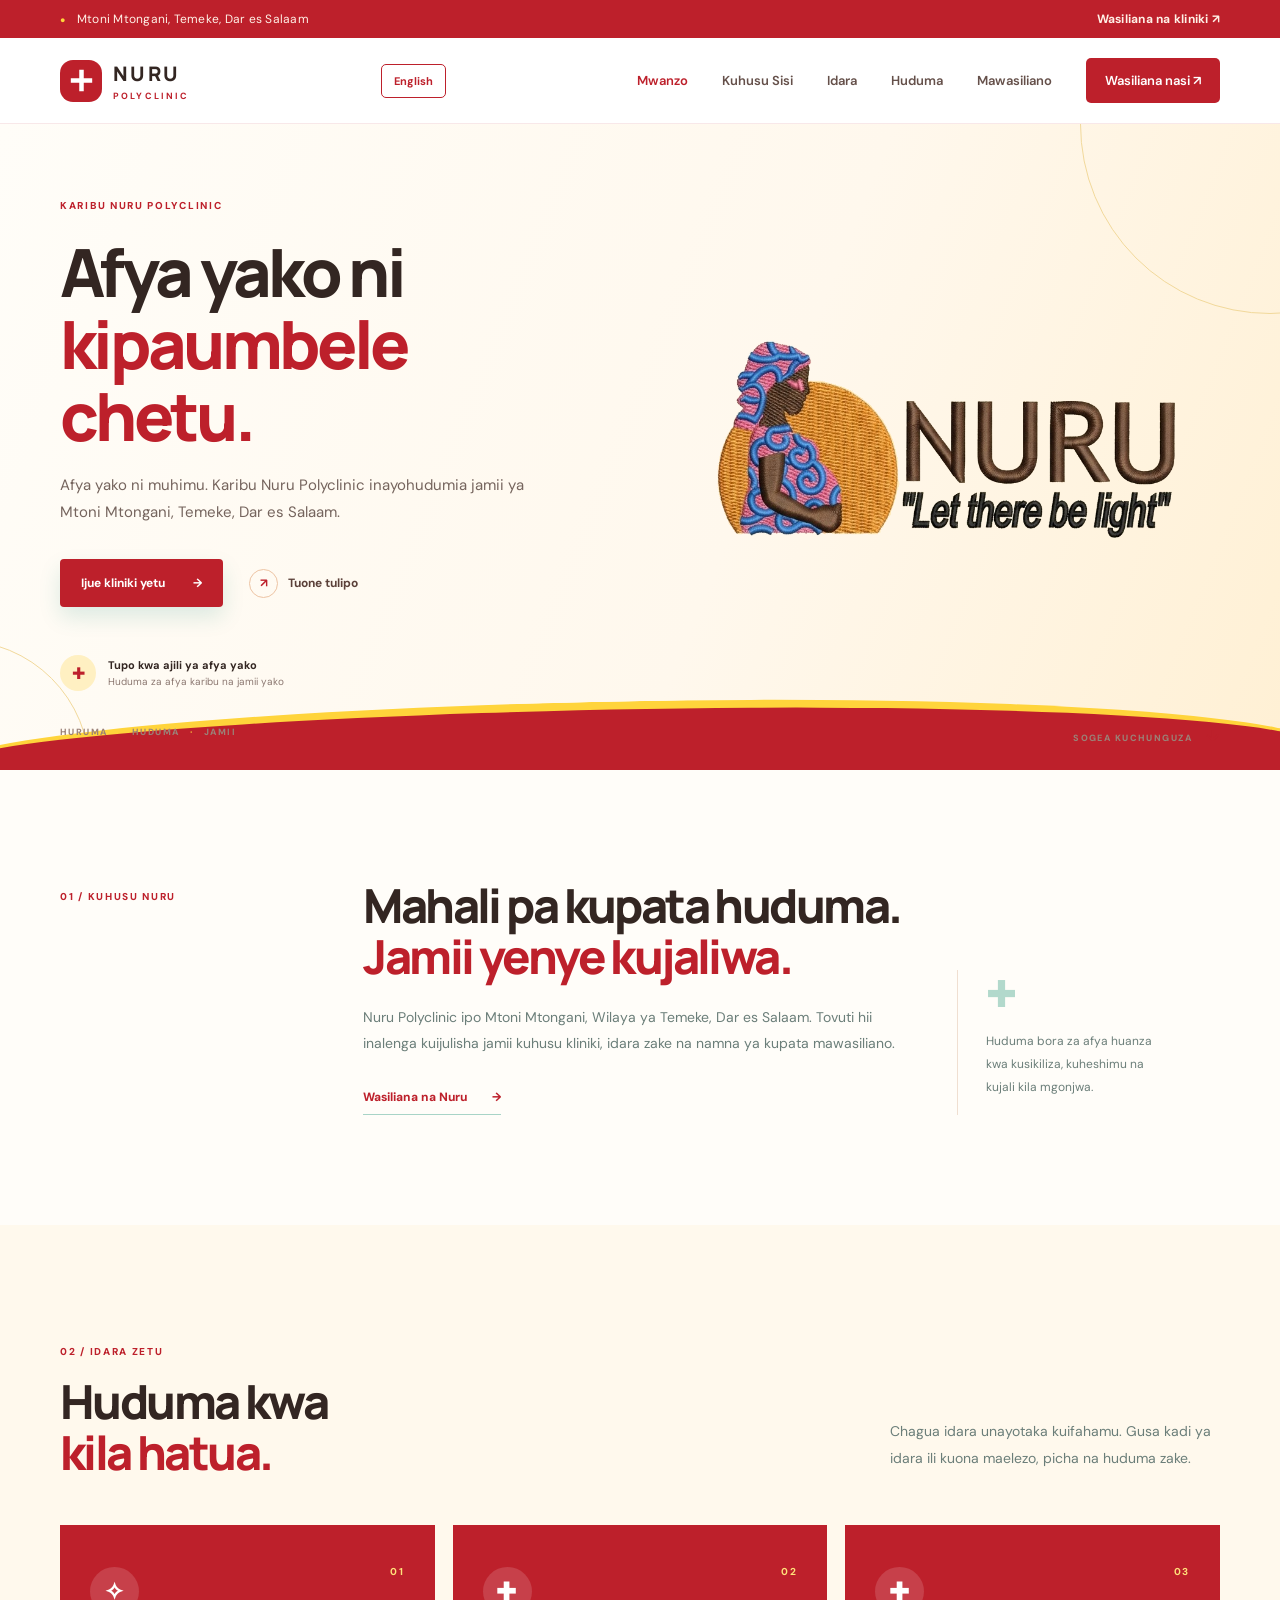
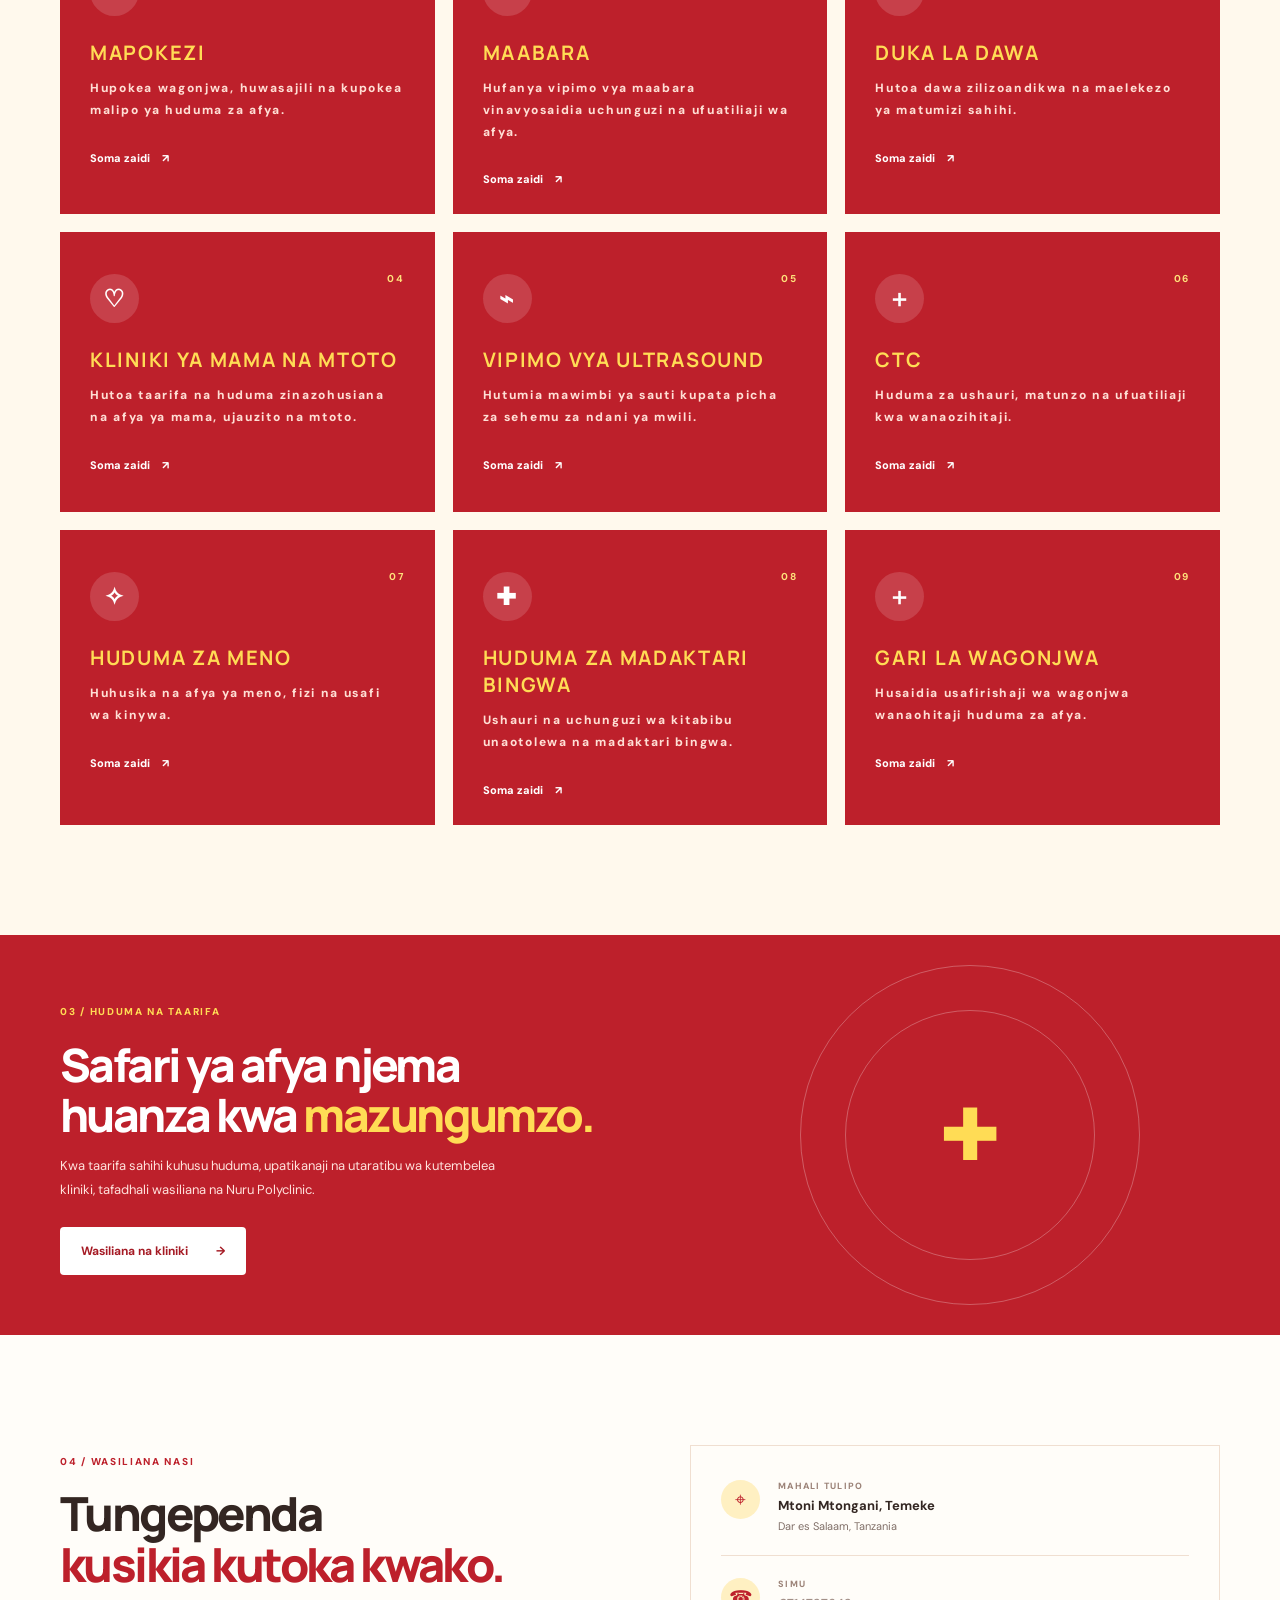
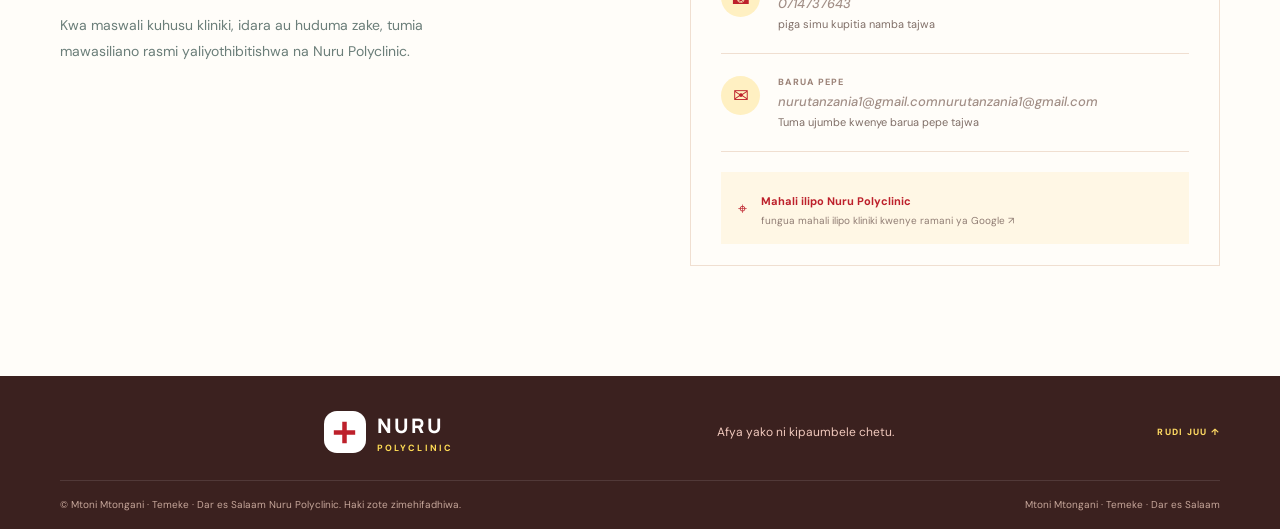
==== index.html @ c062723e "Fix contact section email formatting and links" ====
<!doctype html>
<html lang="sw">
<head>
  <meta charset="utf-8">
  <meta name="viewport" content="width=device-width, initial-scale=1">
  <meta name="theme-color" content="#bd202b">
  <meta name="description" content="Nuru Polyclinic iliyopo Mtoni Mtongani, Temeke, Dar es Salaam. Fahamu kuhusu kliniki, idara na huduma zake.">
  <title>Nuru Polyclinic | Huduma Bora za Afya</title>
  <link rel="preconnect" href="https://fonts.googleapis.com">
  <link rel="preconnect" href="https://fonts.gstatic.com" crossorigin>
  <link href="https://fonts.googleapis.com/css2?family=DM+Sans:wght@400;500;600;700&family=Manrope:wght@400;500;600;700;800&display=swap" rel="stylesheet">
  <link rel="stylesheet" href="styles.css">
</head>
<body>
  <div class="topbar"><div class="container topbar-inner"><span><span class="pin">●</span> Mtoni Mtongani, Temeke, Dar es Salaam</span><a href="#contact">Wasiliana na kliniki <span aria-hidden="true">↗</span></a></div></div>
  <header class="site-header">
    <div class="container nav-wrap">
      <a class="brand" href="#home" aria-label="Ukurasa wa mwanzo wa Nuru Polyclinic">
        <span class="brand-mark" aria-hidden="true"><svg viewBox="0 0 48 48"><path d="M20 5h8v15h15v8H28v15h-8V28H5v-8h15z"/></svg></span>
        <span class="brand-copy"><strong>NURU</strong><small>POLYCLINIC</small></span>
      </a>
      <button id="language-toggle" class="language-toggle" type="button" aria-label="Switch language">English</button>
      <button class="menu-toggle" aria-label="Fungua menyu" aria-expanded="false" aria-controls="primary-nav"><span></span><span></span><span></span></button>
      <nav id="primary-nav" class="nav-links" aria-label="Menyu kuu">
        <a class="active" href="#home">Mwanzo</a><a href="#about">Kuhusu Sisi</a><a href="#departments">Idara</a><a href="#services">Huduma</a><a href="#contact">Mawasiliano</a>
        <a class="nav-cta" href="#contact">Wasiliana nasi <span aria-hidden="true">↗</span></a>
      </nav>
    </div>
  </header>

  <main>
    <section class="hero" id="home">
      <div class="hero-shape shape-one"></div><div class="hero-shape shape-two"></div>
      <div class="container hero-grid">
        <div class="hero-copy">
          <div class="eyebrow"><span></span> KARIBU NURU POLYCLINIC</div>
          <h1>Afya yako ni<br><em>kipaumbele chetu.</em></h1>
          <p class="hero-lead">Afya yako ni muhimu. Karibu Nuru Polyclinic inayohudumia jamii ya Mtoni Mtongani, Temeke, Dar es Salaam.</p>
          <div class="hero-actions"><a class="btn btn-primary" href="#about">Ijue kliniki yetu <span>→</span></a><a class="text-link" href="#contact"><span class="play-icon">↗</span> Tuone tulipo</a></div>
          <div class="hero-note"><span class="note-icon">✚</span><span><strong>Tupo kwa ajili ya afya yako</strong><small>Huduma za afya karibu na jamii yako</small></span></div>
        </div>
        <div class="hero-visual" aria-label="logo">
            <img src="images/logo.png" alt="Logo"
             class="hero-logo"></span>
          </div>
        </div>
      </div>
      <div class="hero-bottom container"><span>HURUMA <b>·</b> HUDUMA <b>·</b> JAMII</span><span class="scroll-cue">SOGEA KUCHUNGUZA <i>↓</i></span></div>
    </section>

    <section class="intro section-pad" id="about">
      <div class="container intro-grid">
        <div class="section-kicker">01 / KUHUSU NURU</div>
        <div class="intro-content"><h2>Mahali pa kupata huduma.<br><em>Jamii yenye kujaliwa.</em></h2><p>Nuru Polyclinic ipo Mtoni Mtongani, Wilaya ya Temeke, Dar es Salaam. Tovuti hii inalenga kuijulisha jamii kuhusu kliniki, idara zake na namna ya kupata mawasiliano.</p><a class="under-link" href="#contact">Wasiliana na Nuru <span>→</span></a></div>
        <div class="intro-side"><div class="big-cross">✚</div><p>Huduma bora za afya huanza kwa kusikiliza, kuheshimu na kujali kila mgonjwa.</p></div>
      </div>
    </section>

    <section class="departments section-pad" id="departments">
      <div class="container">
        <div class="section-heading"><div><div class="section-kicker">02 / IDARA ZETU</div><h2>Huduma kwa<br><em>kila hatua.</em></h2></div><p>Chagua idara unayotaka kuifahamu. Gusa kadi ya idara ili kuona maelezo, picha na huduma zake.</p></div>
        <div class="department-grid" id="department-grid">
          <article class="department-card featured" data-department="Reception"><div><div class="section-kicker light"><div class="card-icon"><span aria-hidden="true">✧</span></div><span class="card-number">01</span><h3>MAPOKEZI</h3><p>Hupokea wagonjwa,huandikisha wagonjwa ,na hupokea malipo yote ya huduma za kiafya.</p><button class="department-open" type="button" data-open-department="Reception">Soma zaidi <span>↗</span></button></article>
          <article class="department-card featured" data-department="laboratory"><div><div class="section-kicker light"><div class="card-icon"><span aria-hidden="true">✚</span></div><span class="card-number">02</span><h3>MAABARA</h3><p>Hufanya vipimo vya maabara vinavyosaidia uchunguzi na ufuatiliaji wa afya.</p><button class="department-open" type="button" data-open-department="laboratory">Soma zaidi <span>↗</span></button></article>
          <article class="department-card featured" data-department="pharmacy"><div><div class="section-kicker light"><div class="card-icon"><span aria-hidden="true">✚</span></div><span class="card-number">03</span><h3>DUKA LA DAWA</h3><p>Hutoa dawa zilizoandikwa na wataalamu wa afya na maelekezo ya matumizi yake.</p><button class="department-open" type="button" data-open-department="pharmacy">Soma zaidi <span>↗</span></button></article>
          <article class="department-card featured" data-department="maternity"><div><div class="section-kicker light"><div class="card-icon"><span aria-hidden="true">♡</span></div><span class="card-number">04</span><h3>KLINIKI YA MAMA NA MTOTO</h3><p>Hutoa taarifa na huduma zinazohusiana na afya ya mama, ujauzito na mtoto.</p><button class="department-open" type="button" data-open-department="maternity">Soma zaidi <span>↗</span></button></article>
          <article class="department-card featured" data-department="ultrasound"><div><div class="section-kicker light"><div class="card-icon"><span aria-hidden="true">⌁</span></div><span class="card-number">05</span><h3>VIPIMO VYA ULTRASOUND</h3><p>Hutumia mawimbi ya sauti kupata picha za sehemu za ndani ya mwili.</p><button class="department-open" type="button" data-open-department="ultrasound">Soma zaidi <span>↗</span></button></article>
          <article class="department-card featured" data-department="ctc"><div class="section-kicker light"><div class="card-icon"><span aria-hidden="true">＋</span></div><span class="card-number">06</span><h3>CTC</h3><p>Huduma za ushauri, matunzo na ufuatiliaji kwa watu wanaohitaji huduma hizi.</p><button class="department-open" type="button" data-open-department="ctc">Soma zaidi <span>↗</span></button></article>
          <article class="department-card featured" data-department="dental"><div class="section-kicker light"><div class="card-icon"><span aria-hidden="true">✧</span></div><span class="card-number">07</span><h3>HUDUMA YA MENO</h3><p>Huhusika na afya ya meno, fizi na usafi wa kinywa.</p><button class="department-open" type="button" data-open-department="dental">Soma zaidi <span>↗</span></button></article>
          <article class="department-card featured" data-department="specialist"><div class="section-kicker light"><div class="card-icon"><span aria-hidden="true">✚</span></div><span class="card-number">08</span><h3>HUDUMA YA MADAKTARI BINGWA</h3><p>Ushauri na uchunguzi wa kitabibu unaotolewa na madaktari bingwa.</p><button class="department-open" type="button" data-open-department="specialist">Soma zaidi <span>↗</span></button></article>
          <article class="department-card featured" data-department="ambulance"><div class="section-kicker light"><div class="card-icon"><span aria-hidden="true">＋</span></div><span class="card-number">09</span><h3>GARI LA WAGONJWA</h3><p>Husaidia usafirishaji wa wagonjwa wanaohitaji kupelekwa kupata huduma za afya.</p><button class="department-open" type="button" data-open-department="ambulance">Soma zaidi <span>↗</span></button></article>
        </div>
        <section class="department-detail" id="department-detail" aria-live="polite" hidden>
          <button class="back-departments" id="back-departments" type="button">← Rudi kwenye idara</button>
          <div class="department-detail-grid">
            <div class="department-detail-copy"><div class="section-kicker">NURU POLYCLINIC / IDARA</div><h2 id="detail-title"></h2><p id="detail-description"></p><h3>Kuhusu idara hii</h3><p id="detail-about"></p><h3>Huduma na taarifa</h3><ul id="detail-services"></ul><p class="detail-note">Kwa uthibitisho wa upatikanaji wa huduma, masharti na muda wa kazi, wasiliana moja kwa moja na Nuru Polyclinic.</p><a class="btn btn-primary" href="#contact">Wasiliana na kliniki <span>→</span></a></div>
            <div class="department-detail-photo"><img id="detail-image" src="" alt="" loading="lazy"><span id="detail-image-caption"></span></div>
          </div>
        </section>
      </div>
    </section>
    <section class="care-band" id="services"><div class="container care-band-inner"><div><div class="section-kicker light">03 / HUDUMA NA TAARIFA</div><h2>Safari ya afya njema<br>huanza kwa <em>mazungumzo.</em></h2><p>Kwa taarifa sahihi kuhusu huduma, upatikanaji na utaratibu wa kutembelea kliniki, tafadhali wasiliana na Nuru Polyclinic.</p><a class="btn btn-light" href="#contact">Wasiliana na kliniki <span>→</span></a></div><div class="care-symbol" aria-hidden="true"><div class="ring ring-a"></div><div class="ring ring-b"></div><span>✚</span></div></div></section>

    <section class="contact section-pad" id="contact"><div class="container contact-grid"><div><div class="section-kicker">04 / WASILIANA NASI</div><h2>Tungependa<br><em>kusikia kutoka kwako.</em></h2><p class="contact-lead">Kwa maswali kuhusu kliniki, idara au huduma zake, tumia mawasiliano rasmi yaliyothibitishwa na Nuru Polyclinic.</p></div><div class="contact-panel"><div class="contact-row"><span class="contact-icon">⌖</span><div><small>MAHALI TULIPO</small><strong>Mtoni Mtongani, Temeke</strong><p>Dar es Salaam, Tanzania</p></div></div><div class="contact-row"><span class="contact-icon">☎</span><div><small>SIMU</small><strong class="placeholder">0714737643</strong><p>piga simu kupitia namba tajwa</p></div></div><div class="contact-row"><span class="contact-icon">✉</span><div><small>BARUA PEPE</small><strong class="placeholder">nurutanzania1@gmail.com<ahref="mailto:nurutanzania1@gmail.com">nurutanzania1@gmail.com<a/></strong><p>Tuma ujumbe kwenye barua pepe tajwa</p></div></div>
<div class="map-placeholder map-link"href="https://maps.app.goo.gl/mcVHc6B8to2Bj7hh6"><span>⌖</span><div><strong>Mahali ilipo Nuru Polyclinic</strong><small><a href="https://maps.app.goo.gl/mcVHc6B8to2Bj7hh6"
   target="_blank"
   rel="noopener noreferrer">fungua mahali ilipo kliniki kwenye ramani ya Google↗</div></div></div></div></section>
  </main>

  <footer class="footer"><div class="container footer-top"><a class="brand brand-footer" href="#home"><span class="brand-mark"><svg viewBox="0 0 48 48"><path d="M20 5h8v15h15v8H28v15h-8V28H5v-8h15z"/></svg></span><span class="brand-copy"><strong>NURU</strong><small>POLYCLINIC</small></span></a><p>Afya yako ni kipaumbele chetu.</p><a class="back-top" href="#home">RUDI JUU ↑</a></div><div class="container footer-bottom"><span>© <span id="year"></span> Nuru Polyclinic. Haki zote zimehifadhiwa.</span><span> Mtoni Mtongani · Temeke · Dar es Salaam</span></div></footer>
  <script src="script.js"></script>
</body>
</html>
---- styles.css ----
:root{--green:#bd202b;--green-dark:#971923;--mint:#fff4cf;--ink:#332622;--muted:#75645d;--cream:#fff9ed;--line:#f0dfd1;--white:#fff;--font:'DM Sans',sans-serif;--display:'Manrope',sans-serif}*{box-sizing:border-box}html{scroll-behavior:smooth;scroll-padding-top:90px}body{margin:0;color:var(--ink);font-family:var(--font);background:#fffdf9}a{color:inherit;text-decoration:none}.container{width:min(1160px,calc(100% - 48px));margin:auto}.topbar{background:#bd202b;color:#fff0e6;font-size:12px;letter-spacing:.02em}.topbar-inner{height:38px;display:flex;align-items:center;justify-content:space-between}.topbar a{font-weight:700}.pin{color:#ffd43b;margin-right:8px;font-size:9px}.site-header{height:86px;background:#fff;position:sticky;top:0;z-index:20;border-bottom:1px solid rgba(189,32,43,.10)}.nav-wrap{height:100%;display:flex;align-items:center;justify-content:space-between}.brand{display:flex;align-items:center;gap:11px}.brand-mark{width:42px;height:42px;background:var(--green);border-radius:13px;display:grid;place-items:center}.brand-mark svg{width:27px;fill:#fff}.brand-copy{display:flex;flex-direction:column;line-height:1}.brand-copy strong{font:800 20px var(--display);letter-spacing:.12em}.brand-copy small{font-size:9px;font-weight:700;letter-spacing:.24em;margin-top:5px;color:var(--green)}.nav-links{display:flex;align-items:center;gap:34px;font-size:13px;font-weight:600;color:#65504a}.nav-links>a:not(.nav-cta):hover,.nav-links .active{color:var(--green)}.nav-cta{background:var(--green);color:#fff;padding:14px 19px;border-radius:5px}.nav-cta span{margin-left:12px}.menu-toggle{display:none}.hero{position:relative;isolation:isolate;overflow:hidden;background:linear-gradient(112deg,#fffdf8 0%,#fff8ed 58%,#fff0d4 100%);min-height:620px;padding:75px 0 24px}.hero:after{content:"";position:absolute;z-index:1;left:-4%;right:-4%;bottom:-74px;height:135px;background:#bd202b;border-top:8px solid #ffd43b;border-radius:48% 52% 0 0 / 35% 45% 0 0;transform:rotate(-1.2deg);pointer-events:none}.hero-grid{display:grid;grid-template-columns:1fr 1fr;align-items:center;gap:65px;position:relative;z-index:2}.eyebrow,.section-kicker{font-size:10px;letter-spacing:.17em;font-weight:800;color:var(--green)}.eyebrow{display:flex;align-items:center;gap:10px}.eyebrow span{width:24px;height:2px;background:#ffd43b}.hero h1,.section-heading h2,.intro h2,.care-band h2,.contact h2{font:800 clamp(42px,5.2vw,68px)/1.08 var(--display);letter-spacing:-.055em;margin:24px 0 20px}.hero h1 em,.intro h2 em,.section-heading h2 em,.care-band h2 em,.contact h2 em{font-style:normal;color:var(--green)}.hero-lead{max-width:465px;color:#75645d;line-height:1.85;font-size:15px}.hero-actions{display:flex;align-items:center;gap:26px;margin-top:32px}.btn{display:inline-flex;align-items:center;gap:28px;padding:16px 21px;border-radius:4px;font-size:12px;font-weight:700}.btn-primary{background:var(--green);color:white;box-shadow:0 10px 22px #087f7024}.btn-primary:hover,.nav-cta:hover{background:var(--green-dark)}.text-link{font-size:12px;font-weight:700;color:#5b4039;display:flex;align-items:center;gap:10px}.play-icon{width:29px;height:29px;border:1px solid #edc4a4;border-radius:50%;display:grid;place-items:center;color:var(--green)}.hero-note{display:flex;align-items:center;gap:12px;margin-top:48px}.note-icon{width:36px;height:36px;border-radius:50%;display:grid;place-items:center;background:#fff0c2;color:var(--green)}.hero-note span:last-child{display:flex;flex-direction:column;gap:3px}.hero-note strong{font-size:11px}.hero-note small{font-size:10px;color:#8b7770}.hero-visual{height:440px;position:relative}.photo-frame{position:absolute;right:24px;top:0;width:82%;height:405px;border-radius:46% 46% 5px 5px;overflow:hidden;z-index:2}.photo-frame img{width:100%;height:100%;object-fit:cover;object-position:center}.photo-accent{position:absolute;right:0;top:35px;width:84%;height:405px;border:1px solid #ffd43b;border-radius:46% 46% 5px 5px;transform:translate(15px,13px)}.floating-card{position:absolute;z-index:3;left:-3px;bottom:28px;background:#fff;padding:17px 20px;display:flex;align-items:center;gap:12px;box-shadow:0 12px 40px #193c3218;border-radius:6px}.float-icon{width:38px;height:38px;border-radius:50%;display:grid;place-items:center;background:#fff0c2;color:var(--green);font-size:19px}.floating-card span:last-child{display:flex;flex-direction:column;gap:4px}.floating-card strong{font-size:11px}.floating-card small{font-size:10px;color:#907d74}.visual-label{position:absolute;right:0;bottom:-2px;color:#a17c70;font:800 10px var(--display);letter-spacing:.22em}.visual-label span{color:var(--green)}.hero-shape{position:absolute;border:1px solid #f2d99b;border-radius:50%;pointer-events:none}.shape-one{width:380px;height:380px;right:-180px;top:-190px}.shape-two{width:260px;height:260px;left:-170px;bottom:-130px}.hero-bottom{position:relative;z-index:2;display:flex;justify-content:space-between;margin-top:35px;color:#9b8177;font-size:9px;font-weight:800;letter-spacing:.16em}.hero-bottom b{color:#ffd43b;margin:0 7px}.scroll-cue i{font-style:normal;color:var(--green);font-size:15px;margin-left:10px}.section-pad{padding:110px 0}.intro-grid{display:grid;grid-template-columns:1fr 2.1fr 1fr;gap:40px}.section-kicker{padding-top:10px}.intro h2,.contact h2{font-size:47px;margin:0 0 22px}.intro-content>p,.intro-side p,.section-heading>p,.contact-lead{font-size:14px;line-height:1.9;color:#6b7e79}.intro-content>p{max-width:550px}.under-link{display:inline-block;margin-top:18px;color:var(--green);font-size:12px;font-weight:800;border-bottom:1px solid #a8d4c7;padding-bottom:9px}.under-link span{margin-left:22px}.intro-side{align-self:end;border-left:1px solid var(--line);padding:0 0 4px 28px}.big-cross{font-size:37px;color:#b2d9cc}.intro-side p{font-size:12px;max-width:180px}.departments{background:var(--cream)}.section-heading{display:flex;align-items:end;justify-content:space-between;margin-bottom:48px}.section-heading h2{font-size:47px;margin:18px 0 0}.section-heading>p{max-width:330px;margin:0 0 6px}.department-grid{display:grid;grid-template-columns:repeat(3,1fr);gap:18px}.department-card{background:#fff;border:1px solid #f0dfd1;padding:31px 29px 27px;min-height:280px;position:relative;transition:transform .2s,box-shadow .2s}.department-card:hover{transform:translateY(-5px);box-shadow:0 15px 35px #173d3010}.department-card.featured{background:var(--green);color:#fff;border-color:var(--green)}.card-icon{width:49px;height:49px;border-radius:50%;background:#fff0c2;display:grid;place-items:center;color:var(--green)}.featured .card-icon{background:#ffffff25;color:#fff}.card-icon svg{width:26px;height:26px;fill:none;stroke:currentColor;stroke-width:1.8;stroke-linecap:round;stroke-linejoin:round}.card-number{position:absolute;right:29px;top:39px;font-size:10px;color:#c4a79a;font-weight:700}.featured .card-number{color:#ffe27b}.department-card h3{font:700 20px var(--display);margin:23px 0 9px}.department-card p{font-size:12px;line-height:1.8;color:#806f68;min-height:44px}.featured p{color:#ffdfd5}.department-card>a{display:inline-block;margin-top:17px;font-size:11px;font-weight:800;color:var(--green)}.featured>a{color:#fff}.department-card>a span{margin-left:12px}.care-band{background:#bd202b;color:#fff;overflow:hidden}.care-band-inner{min-height:400px;display:flex;align-items:center;justify-content:space-between;position:relative}.section-kicker.light{color:#ffdc55}.care-band h2{font-size:46px;margin:22px 0 15px}.care-band h2 em{color:#ffdc55}.care-band p{font-size:13px;line-height:1.8;color:#ffe1dc;max-width:450px;margin-bottom:26px}.btn-light{background:#fff;color:#a51b25}.care-symbol{width:340px;height:340px;position:relative;margin-right:80px;display:grid;place-items:center;color:#ffdc55}.care-symbol span{font-size:72px;z-index:1}.ring{position:absolute;border:1px solid #ffffff45;border-radius:50%;inset:0}.ring-b{inset:45px}.contact-grid{display:grid;grid-template-columns:1fr 1fr;gap:100px}.contact h2{margin-top:20px}.contact-lead{max-width:390px}.contact-panel{border:1px solid var(--line);padding:12px 30px}.contact-row{display:flex;gap:18px;padding:22px 0;border-bottom:1px solid var(--line)}.contact-icon{width:39px;height:39px;flex:0 0 39px;border-radius:50%;background:#fff0c2;display:grid;place-items:center;color:var(--green);font-size:19px}.contact-row div{display:flex;flex-direction:column;gap:5px}.contact-row small{font-size:9px;font-weight:800;letter-spacing:.14em;color:#9c8378}.contact-row strong{font-size:13px}.contact-row p{margin:0;color:#806f68;font-size:11px}.contact-row .placeholder{color:#a28f87;font-style:italic;font-weight:500}.map-placeholder{margin:20px 0 9px;background:#fff7e5;padding:17px;display:flex;align-items:center;gap:14px;color:var(--green)}.map-placeholder>span{font-size:25px}.map-placeholder div{display:flex;flex-direction:column;gap:4px}.map-placeholder strong{font-size:11px}.map-placeholder small{font-size:10px;color:#907d74}.footer{background:#3b211f;color:#fff;padding:35px 0 18px}.footer-top{display:flex;align-items:center;justify-content:space-between;padding-bottom:27px;border-bottom:1px solid #ffffff1c}.brand-footer .brand-mark{background:#fff}.brand-footer .brand-mark svg{fill:var(--green)}.brand-footer .brand-copy strong{color:#fff}.brand-footer .brand-copy small{color:#ffdc55}.footer-top>p{font-size:12px;color:#f1c9bd}.back-top{font-size:9px;font-weight:800;letter-spacing:.14em;color:#ffdb63}.footer-bottom{display:flex;justify-content:space-between;padding-top:17px;color:#c6a69a;font-size:10px}
@media(max-width:850px){.nav-links{gap:18px}.hero-grid{gap:25px}.hero h1{font-size:54px}.hero-visual{height:390px}.photo-frame,.photo-accent{height:355px}.intro-grid{grid-template-columns:1fr 2fr;gap:25px}.intro-side{grid-column:2;border-left:0;padding-left:0;display:flex;align-items:center;gap:15px}.intro-side p{max-width:300px}.contact-grid{gap:45px}.care-symbol{margin-right:0;width:260px;height:260px;flex-shrink:0}}
@media(max-width:650px){.container{width:min(100% - 36px,500px)}.topbar-inner{font-size:10px}.topbar-inner a{font-size:10px}.site-header{height:72px}.brand-mark{width:38px;height:38px}.menu-toggle{display:flex;flex-direction:column;gap:5px;border:0;background:transparent;padding:9px;cursor:pointer}.menu-toggle span{width:22px;height:2px;background:var(--ink);display:block}.nav-links{display:none;position:absolute;top:72px;left:0;right:0;background:#fff;padding:20px 22px 25px;box-shadow:0 15px 20px #183b3015;flex-direction:column;align-items:stretch;gap:0}.nav-links.open{display:flex}.nav-links>a{padding:13px 0}.nav-links .nav-cta{padding:14px 17px;margin-top:9px;text-align:center}.hero{padding:55px 0 22px}.hero-grid{grid-template-columns:1fr;gap:42px}.hero h1{font-size:53px;margin-top:19px}.hero-lead{font-size:14px}.hero-actions{gap:17px;flex-wrap:wrap}.btn{padding:15px 17px}.hero-note{margin-top:31px}.hero-visual{height:350px;width:100%;max-width:420px;margin:auto}.photo-frame{right:22px;width:83%;height:325px}.photo-accent{height:325px;width:83%}.floating-card{left:0;bottom:12px;padding:13px 15px}.visual-label{bottom:-5px}.hero-bottom{margin-top:30px;font-size:8px}.scroll-cue{display:none}.section-pad{padding:75px 0}.intro-grid{grid-template-columns:1fr;gap:24px}.intro h2,.contact h2,.section-heading h2{font-size:39px}.intro-side{grid-column:auto;border-top:1px solid var(--line);padding-top:18px}.big-cross{font-size:29px}.section-heading{display:block;margin-bottom:30px}.section-heading>p{margin-top:18px}.department-grid{grid-template-columns:1fr;gap:13px}.department-card{min-height:250px}.care-band-inner{padding-top:66px;padding-bottom:65px;min-height:0}.care-band h2{font-size:38px}.care-symbol{position:absolute;right:-100px;bottom:-80px;width:220px;height:220px;opacity:.35}.care-band-inner>div:first-child{position:relative;z-index:2}.care-band p{max-width:340px}.contact-grid{grid-template-columns:1fr;gap:30px}.contact-panel{padding:8px 20px}.footer-top{flex-wrap:wrap;gap:17px}.footer-top>p{order:3;width:100%;margin:0}.footer-bottom{gap:10px;flex-direction:column}.section-kicker{font-size:9px}}

/* Photo-free hero illustration inspired by the clinic banner */
.hero-visual{display:grid;place-items:center;min-height:440px}
.photo-free-art{width:min(390px,90%);aspect-ratio:1;position:relative;display:grid;place-items:center;border-radius:50%;background:radial-gradient(circle at 50% 48%,#fff 0 35%,#fff1c5 35.5% 57%,#ffd43b 57.5% 59%,#fff4dc 59.5% 100%);box-shadow:0 22px 55px #7b33201a}
.photo-free-art:before,.photo-free-art:after{content:"";position:absolute;border:1px solid #bd202b55;border-radius:50%;inset:10%;}
.photo-free-art:after{inset:19%;border-color:#ffd43b;border-width:7px}
.photo-free-cross{font:800 110px/1 var(--display);color:#bd202b;text-shadow:5px 6px 0 #ffd43b;z-index:1}
.photo-free-caption{position:absolute;bottom:14%;z-index:2;background:#bd202b;color:#fff;padding:13px 22px;border:4px solid #ffd43b;border-radius:30px;font:800 11px var(--display);letter-spacing:.16em}
@media(max-width:650px){.hero:after{height:95px;bottom:-62px}.hero-visual{min-height:310px;height:310px}.photo-free-art{width:280px}.photo-free-cross{font-size:84px}}

/* Interactive department cards and detail view */
.department-card{display:flex;flex-direction:column;align-items:flex-start}
.department-card .card-icon{font-size:24px;font-weight:700}
.department-card .department-open{display:inline-flex;align-items:center;gap:12px;margin-top:auto;padding:17px 0 0;border:0;background:transparent;color:var(--green);font:800 11px var(--font);cursor:pointer}
.department-card.featured .department-open{color:#fff}
.department-card .department-open:hover{text-decoration:underline;text-underline-offset:5px}
.department-card:focus-within{outline:3px solid #ffd43b;outline-offset:3px}
.department-detail{margin-top:30px;padding:34px;background:#fff;border:1px solid var(--line);box-shadow:0 18px 50px #3b211f0c;animation:detailIn .28s ease both}
.department-detail[hidden]{display:none}
.back-departments{border:0;background:transparent;padding:0 0 24px;color:var(--green);font:800 12px var(--font);cursor:pointer}
.back-departments:hover{text-decoration:underline;text-underline-offset:4px}
.department-detail-grid{display:grid;grid-template-columns:1fr 1fr;gap:38px;align-items:start}
.department-detail-copy h2{font:800 clamp(30px,4vw,43px) var(--display);margin:15px 0;color:var(--ink)}
.department-detail-copy>p{font-size:13px;line-height:1.9;color:var(--muted)}
.department-detail-copy h3{font:700 16px var(--display);margin:24px 0 8px}
.department-detail-copy ul{padding-left:19px;margin:8px 0;color:var(--muted);font-size:13px;line-height:2}
.department-detail-copy .detail-note{padding:13px 15px;background:#fff7e5;border-left:3px solid #ffd43b;font-size:11px}
.department-detail-photo{position:relative;min-height:390px;background:#f4e9df;overflow:hidden}
.department-detail-photo img{display:block;width:100%;height:100%;min-height:390px;object-fit:cover}
.department-detail-photo span{position:absolute;left:0;right:0;bottom:0;padding:16px 18px;color:#fff;background:linear-gradient(transparent,#241614c9);font:700 12px var(--display)}
@keyframes detailIn{from{opacity:0;transform:translateY(12px)}to{opacity:1;transform:translateY(0)}}
@media(max-width:650px){.department-detail{padding:22px 18px;margin-top:20px}.department-detail-grid{grid-template-columns:1fr;gap:22px}.department-detail-photo,.department-detail-photo img{min-height:250px}.department-detail-copy h2{font-size:34px}}
.department-grid[hidden]{display:none}


/* Responsive NURU logo: keep the complete logo visible on phones */
.hero-visual {
  display: flex;
  align-items: center;
  justify-content: center;
  min-width: 0;
}

.hero-logo {
  display: block;
  width: 100%;
  max-width: 560px;
  height: auto;
  max-height: 100%;
  object-fit: contain;
  margin-inline: auto;
}

@media (max-width: 650px) {
  .hero-visual {
    width: 100%;
    height: auto;
    min-height: 0;
    max-width: 100%;
    margin: 0 auto;
  }

  .hero-logo {
    width: 100%;
    max-width: 430px;
    height: auto;
    max-height: none;
    object-fit: contain;
  }
}


/* English / Kiswahili language switch */
.language-toggle{background:transparent;color:var(--green);border:1px solid var(--green);padding:9px 12px;border-radius:5px;font:700 11px var(--font);cursor:pointer;white-space:nowrap}
.language-toggle:hover{background:var(--green);color:#fff}
@media(max-width:650px){.language-toggle{margin-left:auto;margin-right:8px;padding:8px 10px}.menu-toggle{flex-shrink:0}}
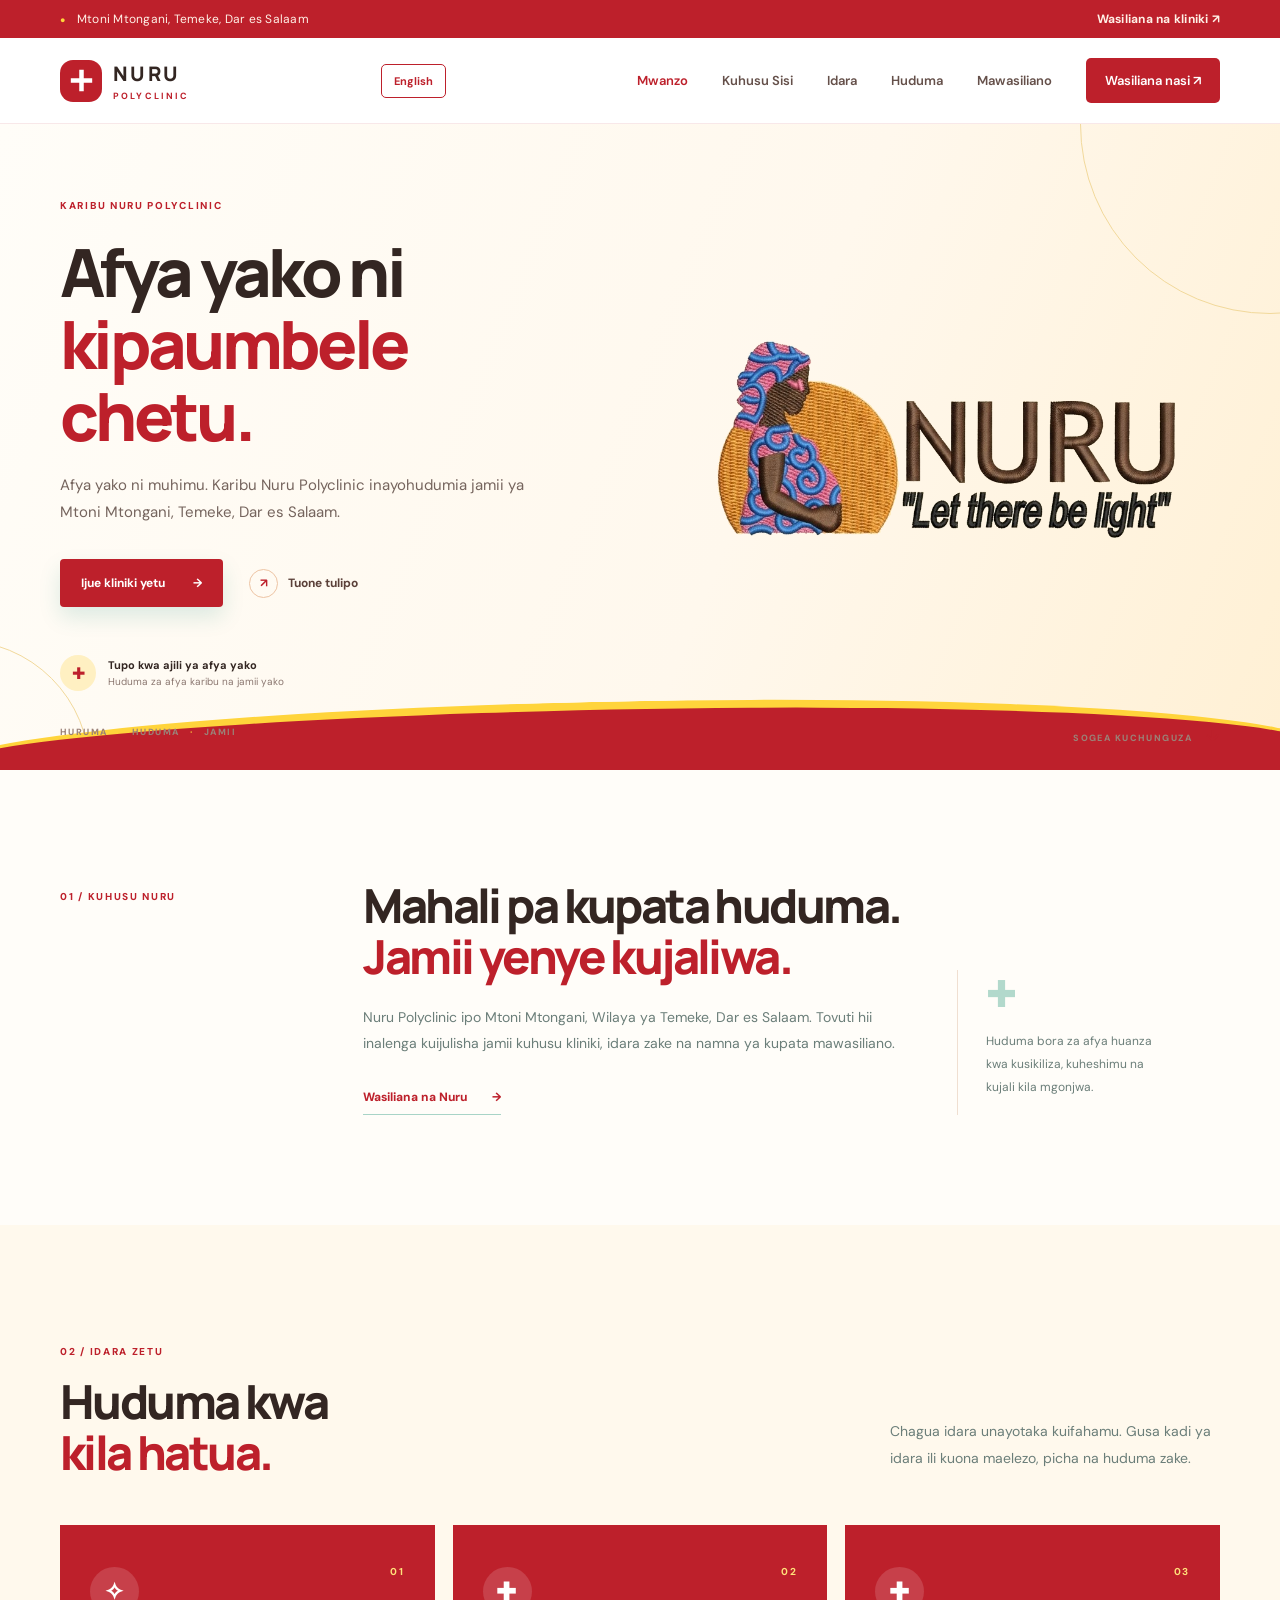
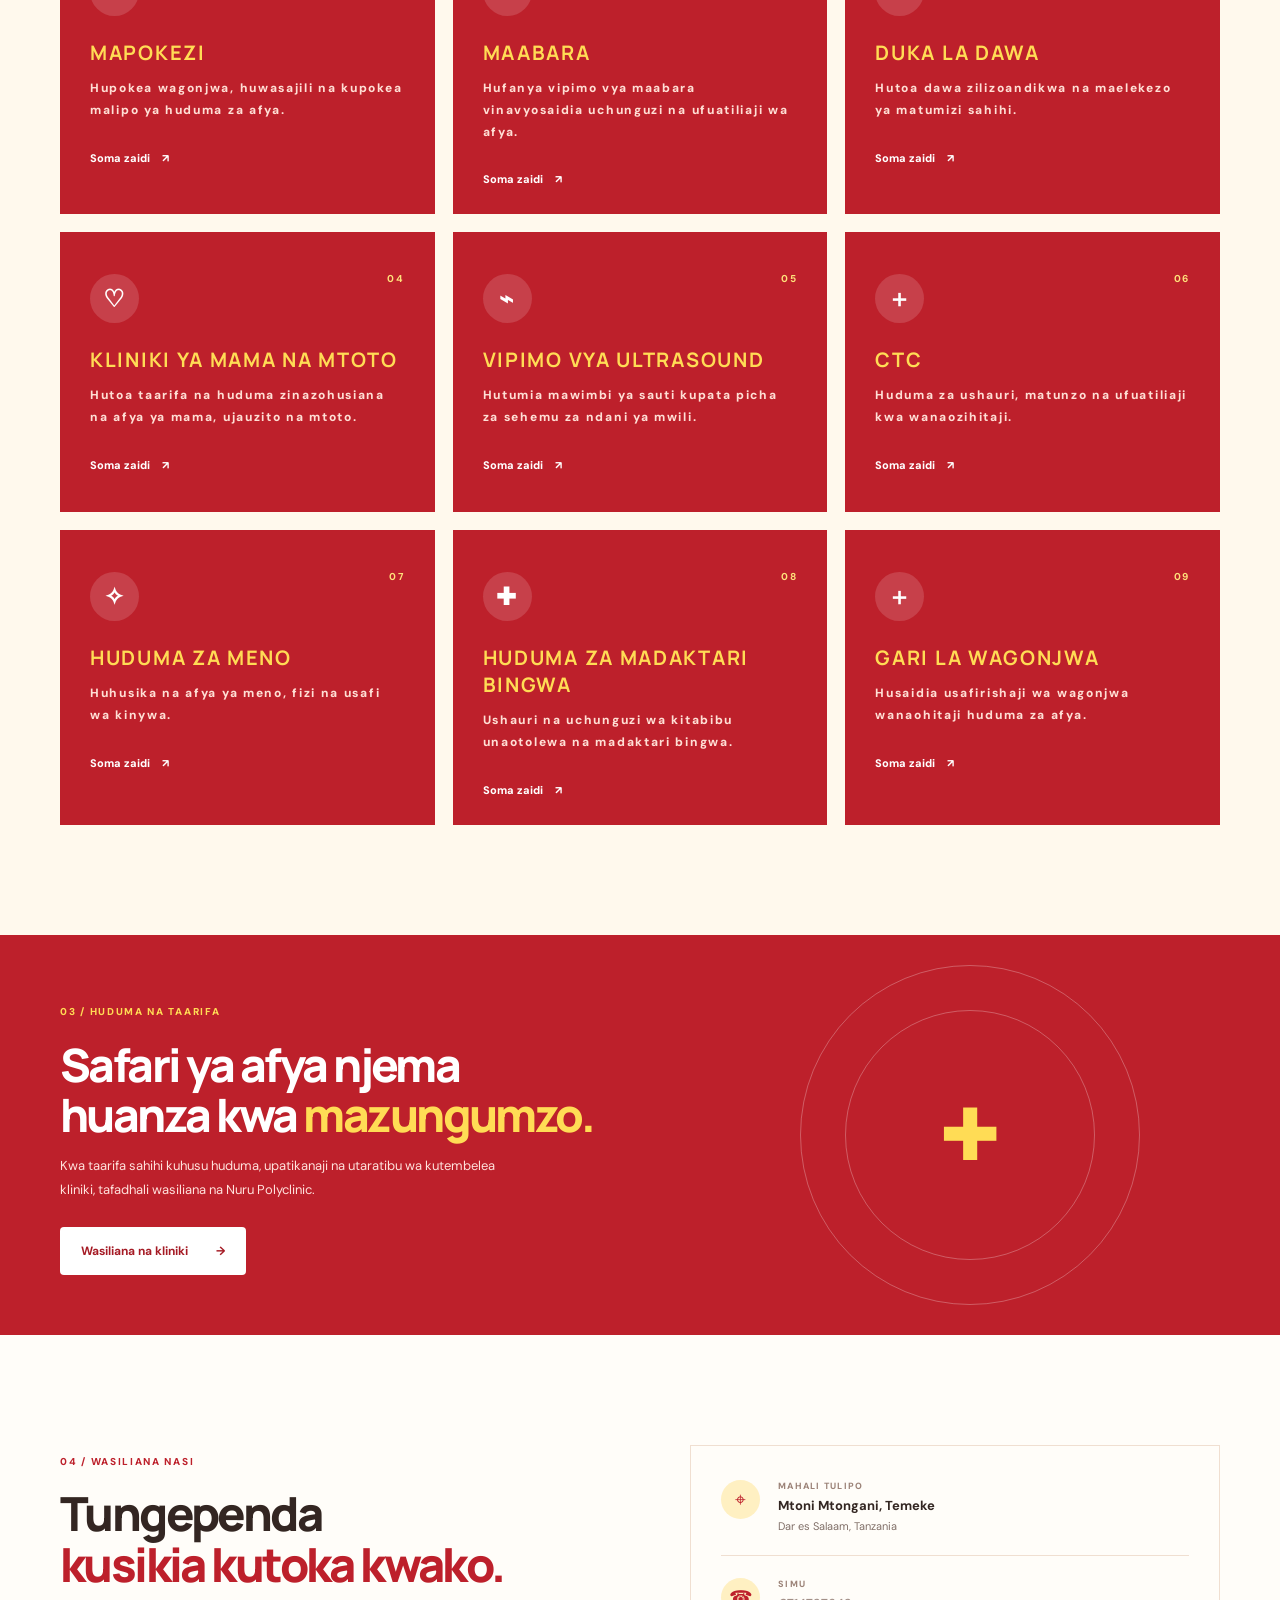
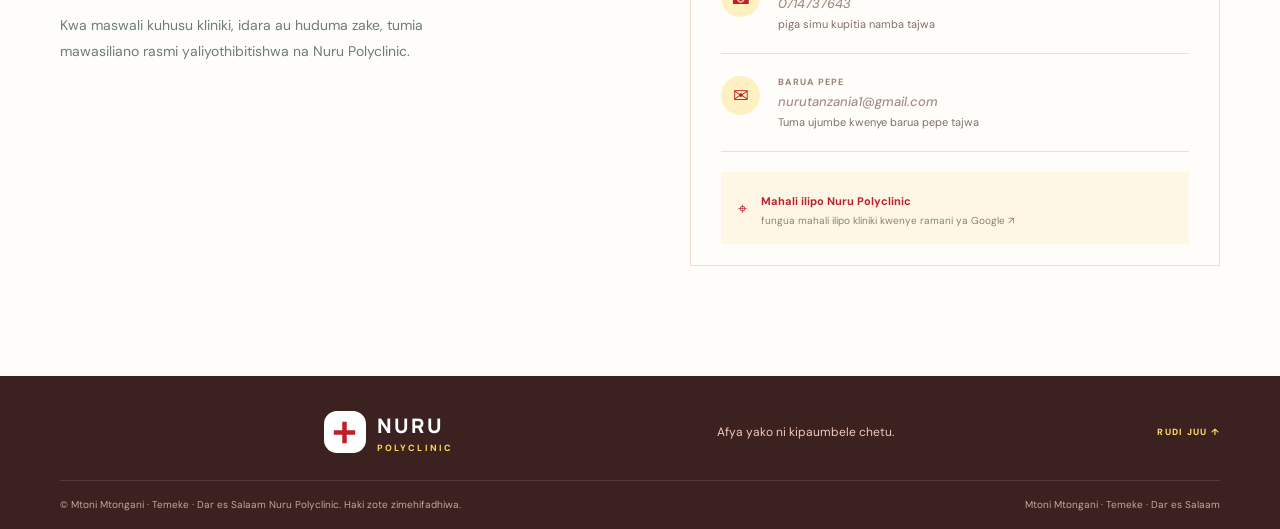
==== commit de61c11f: "Update index.html" ====
--- a/index.html
+++ b/index.html
@@ -82,7 +82,7 @@
     </section>
     <section class="care-band" id="services"><div class="container care-band-inner"><div><div class="section-kicker light">03 / HUDUMA NA TAARIFA</div><h2>Safari ya afya njema<br>huanza kwa <em>mazungumzo.</em></h2><p>Kwa taarifa sahihi kuhusu huduma, upatikanaji na utaratibu wa kutembelea kliniki, tafadhali wasiliana na Nuru Polyclinic.</p><a class="btn btn-light" href="#contact">Wasiliana na kliniki <span>→</span></a></div><div class="care-symbol" aria-hidden="true"><div class="ring ring-a"></div><div class="ring ring-b"></div><span>✚</span></div></div></section>
 
-    <section class="contact section-pad" id="contact"><div class="container contact-grid"><div><div class="section-kicker">04 / WASILIANA NASI</div><h2>Tungependa<br><em>kusikia kutoka kwako.</em></h2><p class="contact-lead">Kwa maswali kuhusu kliniki, idara au huduma zake, tumia mawasiliano rasmi yaliyothibitishwa na Nuru Polyclinic.</p></div><div class="contact-panel"><div class="contact-row"><span class="contact-icon">⌖</span><div><small>MAHALI TULIPO</small><strong>Mtoni Mtongani, Temeke</strong><p>Dar es Salaam, Tanzania</p></div></div><div class="contact-row"><span class="contact-icon">☎</span><div><small>SIMU</small><strong class="placeholder">0714737643</strong><p>piga simu kupitia namba tajwa</p></div></div><div class="contact-row"><span class="contact-icon">✉</span><div><small>BARUA PEPE</small><strong class="placeholder">nurutanzania1@gmail.com<ahref="mailto:nurutanzania1@gmail.com">nurutanzania1@gmail.com<a/></strong><p>Tuma ujumbe kwenye barua pepe tajwa</p></div></div>
+    <section class="contact section-pad" id="contact"><div class="container contact-grid"><div><div class="section-kicker">04 / WASILIANA NASI</div><h2>Tungependa<br><em>kusikia kutoka kwako.</em></h2><p class="contact-lead">Kwa maswali kuhusu kliniki, idara au huduma zake, tumia mawasiliano rasmi yaliyothibitishwa na Nuru Polyclinic.</p></div><div class="contact-panel"><div class="contact-row"><span class="contact-icon">⌖</span><div><small>MAHALI TULIPO</small><strong>Mtoni Mtongani, Temeke</strong><p>Dar es Salaam, Tanzania</p></div></div><div class="contact-row"><span class="contact-icon">☎</span><div><small>SIMU</small><strong class="placeholder">0714737643</strong><p>piga simu kupitia namba tajwa</p></div></div><div class="contact-row"><span class="contact-icon">✉</span><div><small>BARUA PEPE</small><strong class="placeholder"><ahref="mailto:nurutanzania1@gmail.com">nurutanzania1@gmail.com<a/></strong><p>Tuma ujumbe kwenye barua pepe tajwa</p></div></div>
 <div class="map-placeholder map-link"href="https://maps.app.goo.gl/mcVHc6B8to2Bj7hh6"><span>⌖</span><div><strong>Mahali ilipo Nuru Polyclinic</strong><small><a href="https://maps.app.goo.gl/mcVHc6B8to2Bj7hh6"
    target="_blank"
    rel="noopener noreferrer">fungua mahali ilipo kliniki kwenye ramani ya Google↗</div></div></div></div></section>
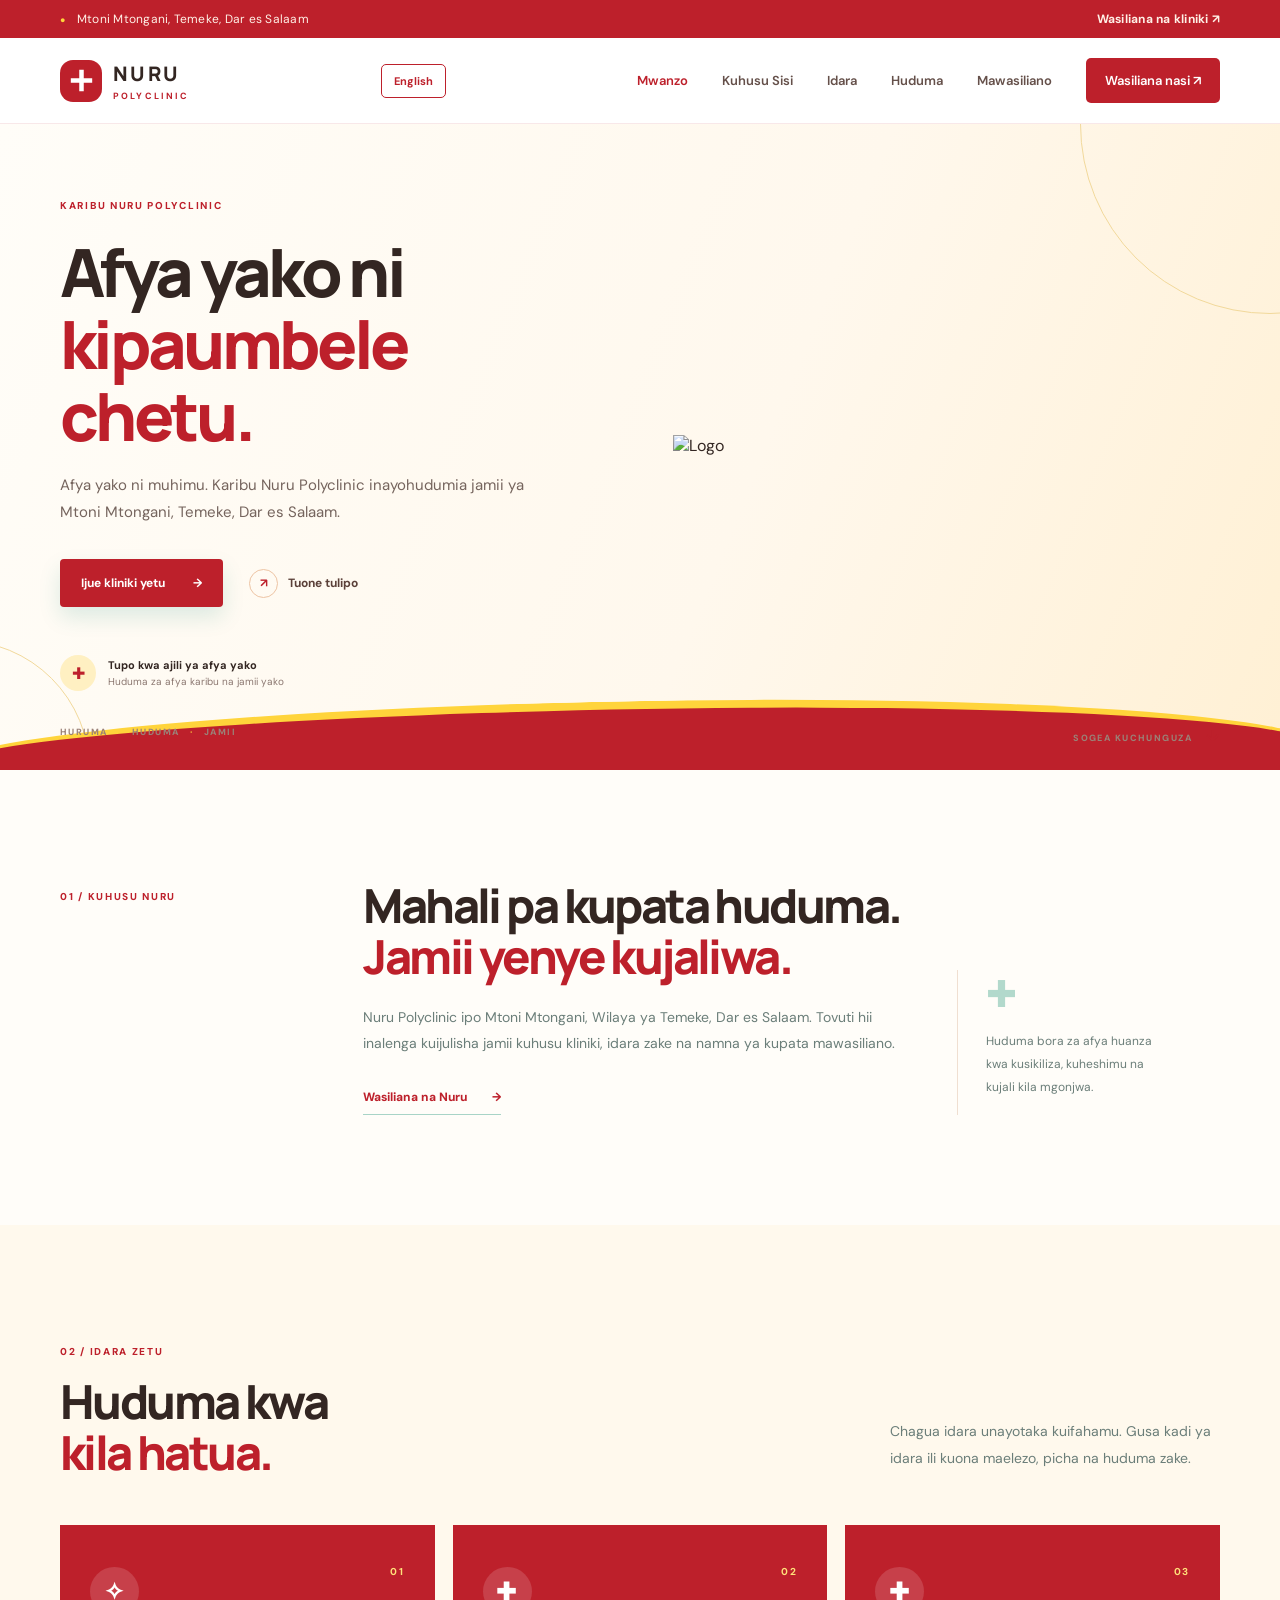
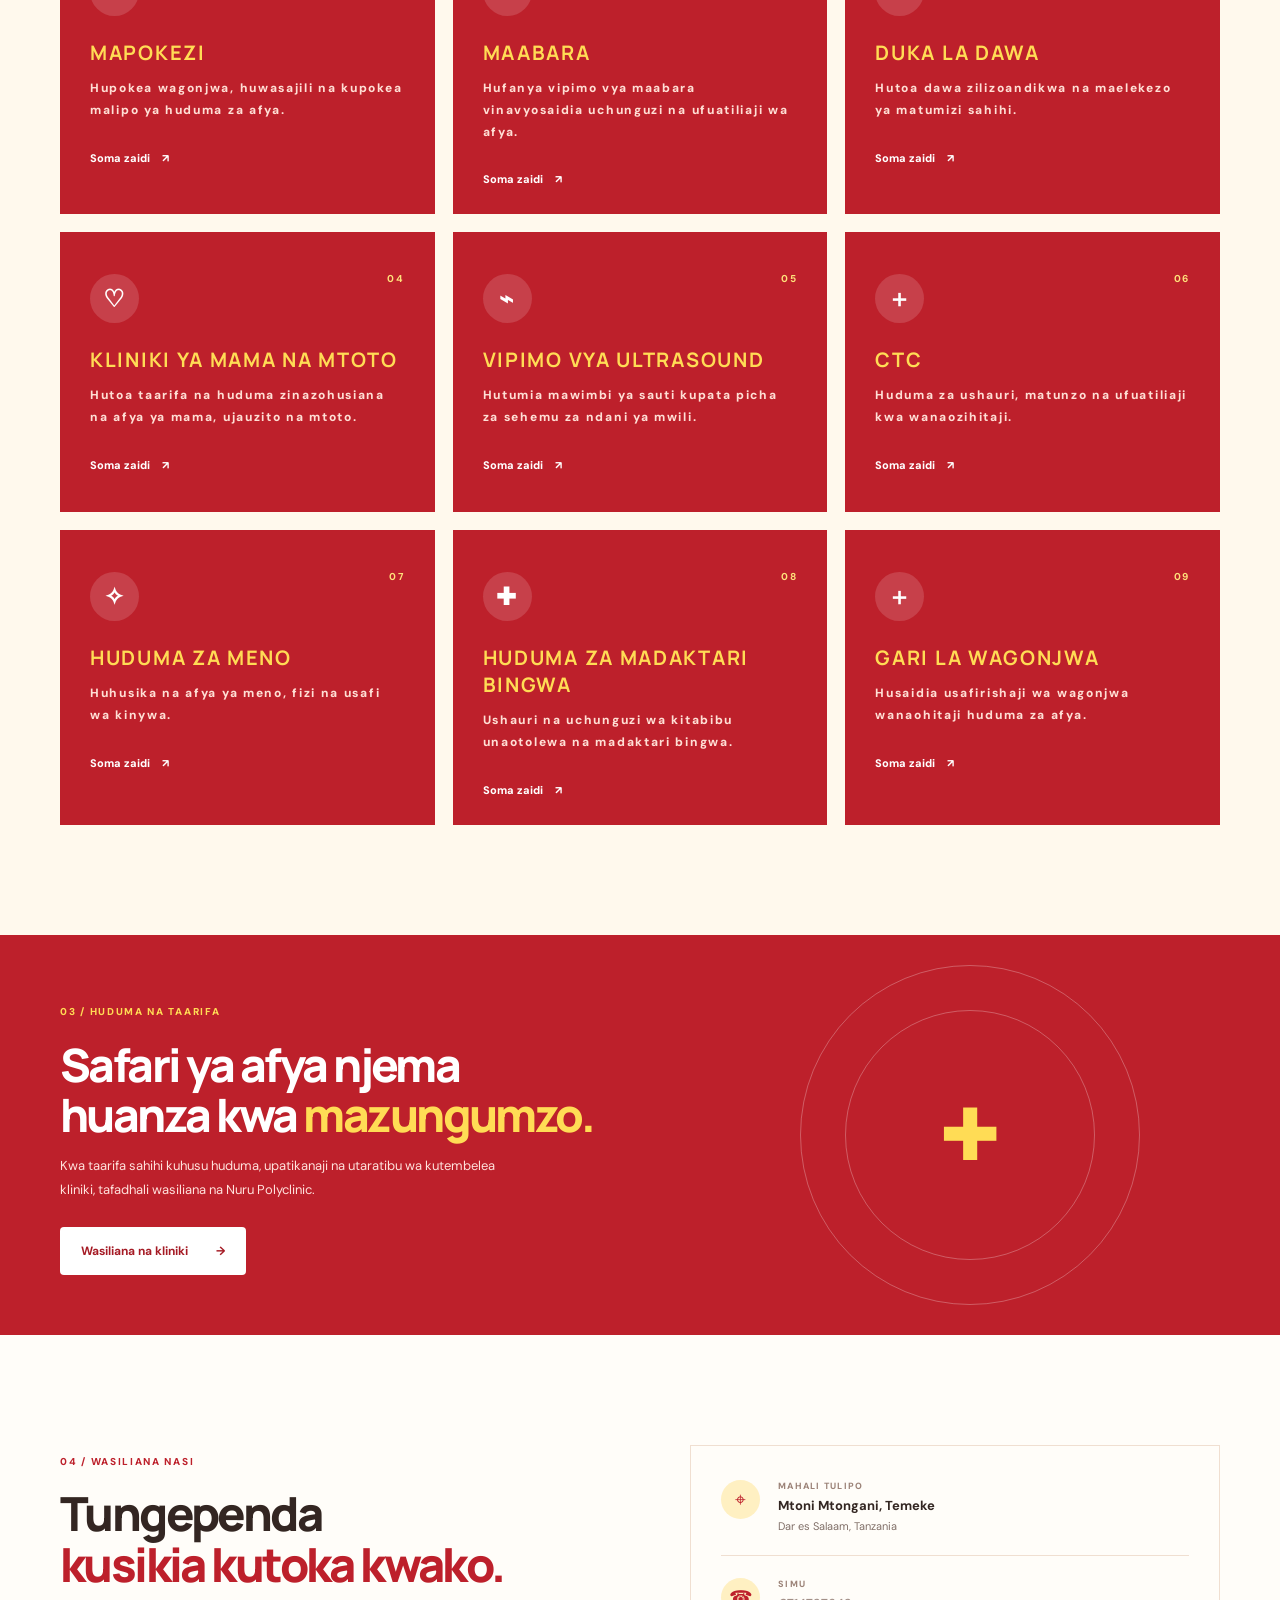
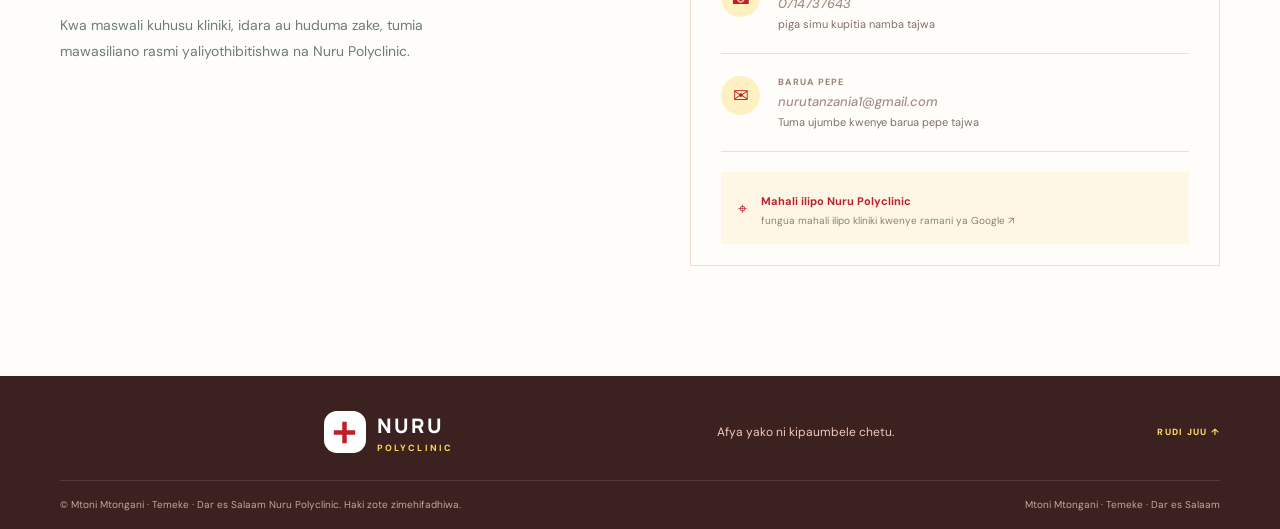
==== commit 72c68d04: "Update index.html" ====
--- a/index.html
+++ b/index.html
@@ -41,7 +41,7 @@
           <div class="hero-note"><span class="note-icon">✚</span><span><strong>Tupo kwa ajili ya afya yako</strong><small>Huduma za afya karibu na jamii yako</small></span></div>
         </div>
         <div class="hero-visual" aria-label="logo">
-            <img src="images/logo.png" alt="Logo"
+            <img src="images/logo.jpeg" alt="Logo"
              class="hero-logo"></span>
           </div>
         </div>
--- a/styles.css
+++ b/styles.css
@@ -2,7 +2,7 @@
 @media(max-width:850px){.nav-links{gap:18px}.hero-grid{gap:25px}.hero h1{font-size:54px}.hero-visual{height:390px}.photo-frame,.photo-accent{height:355px}.intro-grid{grid-template-columns:1fr 2fr;gap:25px}.intro-side{grid-column:2;border-left:0;padding-left:0;display:flex;align-items:center;gap:15px}.intro-side p{max-width:300px}.contact-grid{gap:45px}.care-symbol{margin-right:0;width:260px;height:260px;flex-shrink:0}}
 @media(max-width:650px){.container{width:min(100% - 36px,500px)}.topbar-inner{font-size:10px}.topbar-inner a{font-size:10px}.site-header{height:72px}.brand-mark{width:38px;height:38px}.menu-toggle{display:flex;flex-direction:column;gap:5px;border:0;background:transparent;padding:9px;cursor:pointer}.menu-toggle span{width:22px;height:2px;background:var(--ink);display:block}.nav-links{display:none;position:absolute;top:72px;left:0;right:0;background:#fff;padding:20px 22px 25px;box-shadow:0 15px 20px #183b3015;flex-direction:column;align-items:stretch;gap:0}.nav-links.open{display:flex}.nav-links>a{padding:13px 0}.nav-links .nav-cta{padding:14px 17px;margin-top:9px;text-align:center}.hero{padding:55px 0 22px}.hero-grid{grid-template-columns:1fr;gap:42px}.hero h1{font-size:53px;margin-top:19px}.hero-lead{font-size:14px}.hero-actions{gap:17px;flex-wrap:wrap}.btn{padding:15px 17px}.hero-note{margin-top:31px}.hero-visual{height:350px;width:100%;max-width:420px;margin:auto}.photo-frame{right:22px;width:83%;height:325px}.photo-accent{height:325px;width:83%}.floating-card{left:0;bottom:12px;padding:13px 15px}.visual-label{bottom:-5px}.hero-bottom{margin-top:30px;font-size:8px}.scroll-cue{display:none}.section-pad{padding:75px 0}.intro-grid{grid-template-columns:1fr;gap:24px}.intro h2,.contact h2,.section-heading h2{font-size:39px}.intro-side{grid-column:auto;border-top:1px solid var(--line);padding-top:18px}.big-cross{font-size:29px}.section-heading{display:block;margin-bottom:30px}.section-heading>p{margin-top:18px}.department-grid{grid-template-columns:1fr;gap:13px}.department-card{min-height:250px}.care-band-inner{padding-top:66px;padding-bottom:65px;min-height:0}.care-band h2{font-size:38px}.care-symbol{position:absolute;right:-100px;bottom:-80px;width:220px;height:220px;opacity:.35}.care-band-inner>div:first-child{position:relative;z-index:2}.care-band p{max-width:340px}.contact-grid{grid-template-columns:1fr;gap:30px}.contact-panel{padding:8px 20px}.footer-top{flex-wrap:wrap;gap:17px}.footer-top>p{order:3;width:100%;margin:0}.footer-bottom{gap:10px;flex-direction:column}.section-kicker{font-size:9px}}
 
-/* Photo-free hero illustration inspired by the clinic banner */
+/* Photo-free hero */
 .hero-visual{display:grid;place-items:center;min-height:440px}
 .photo-free-art{width:min(390px,90%);aspect-ratio:1;position:relative;display:grid;place-items:center;border-radius:50%;background:radial-gradient(circle at 50% 48%,#fff 0 35%,#fff1c5 35.5% 57%,#ffd43b 57.5% 59%,#fff4dc 59.5% 100%);box-shadow:0 22px 55px #7b33201a}
 .photo-free-art:before,.photo-free-art:after{content:"";position:absolute;border:1px solid #bd202b55;border-radius:50%;inset:10%;}
@@ -11,7 +11,7 @@
 .photo-free-caption{position:absolute;bottom:14%;z-index:2;background:#bd202b;color:#fff;padding:13px 22px;border:4px solid #ffd43b;border-radius:30px;font:800 11px var(--display);letter-spacing:.16em}
 @media(max-width:650px){.hero:after{height:95px;bottom:-62px}.hero-visual{min-height:310px;height:310px}.photo-free-art{width:280px}.photo-free-cross{font-size:84px}}
 
-/* Interactive department cards and detail view */
+/*  department cards and detail view */
 .department-card{display:flex;flex-direction:column;align-items:flex-start}
 .department-card .card-icon{font-size:24px;font-weight:700}
 .department-card .department-open{display:inline-flex;align-items:center;gap:12px;margin-top:auto;padding:17px 0 0;border:0;background:transparent;color:var(--green);font:800 11px var(--font);cursor:pointer}
@@ -36,7 +36,7 @@
 .department-grid[hidden]{display:none}
 
 
-/* Responsive NURU logo: keep the complete logo visible on phones */
+/*  NURU logo:  logo visible on phones */
 .hero-visual {
   display: flex;
   align-items: center;
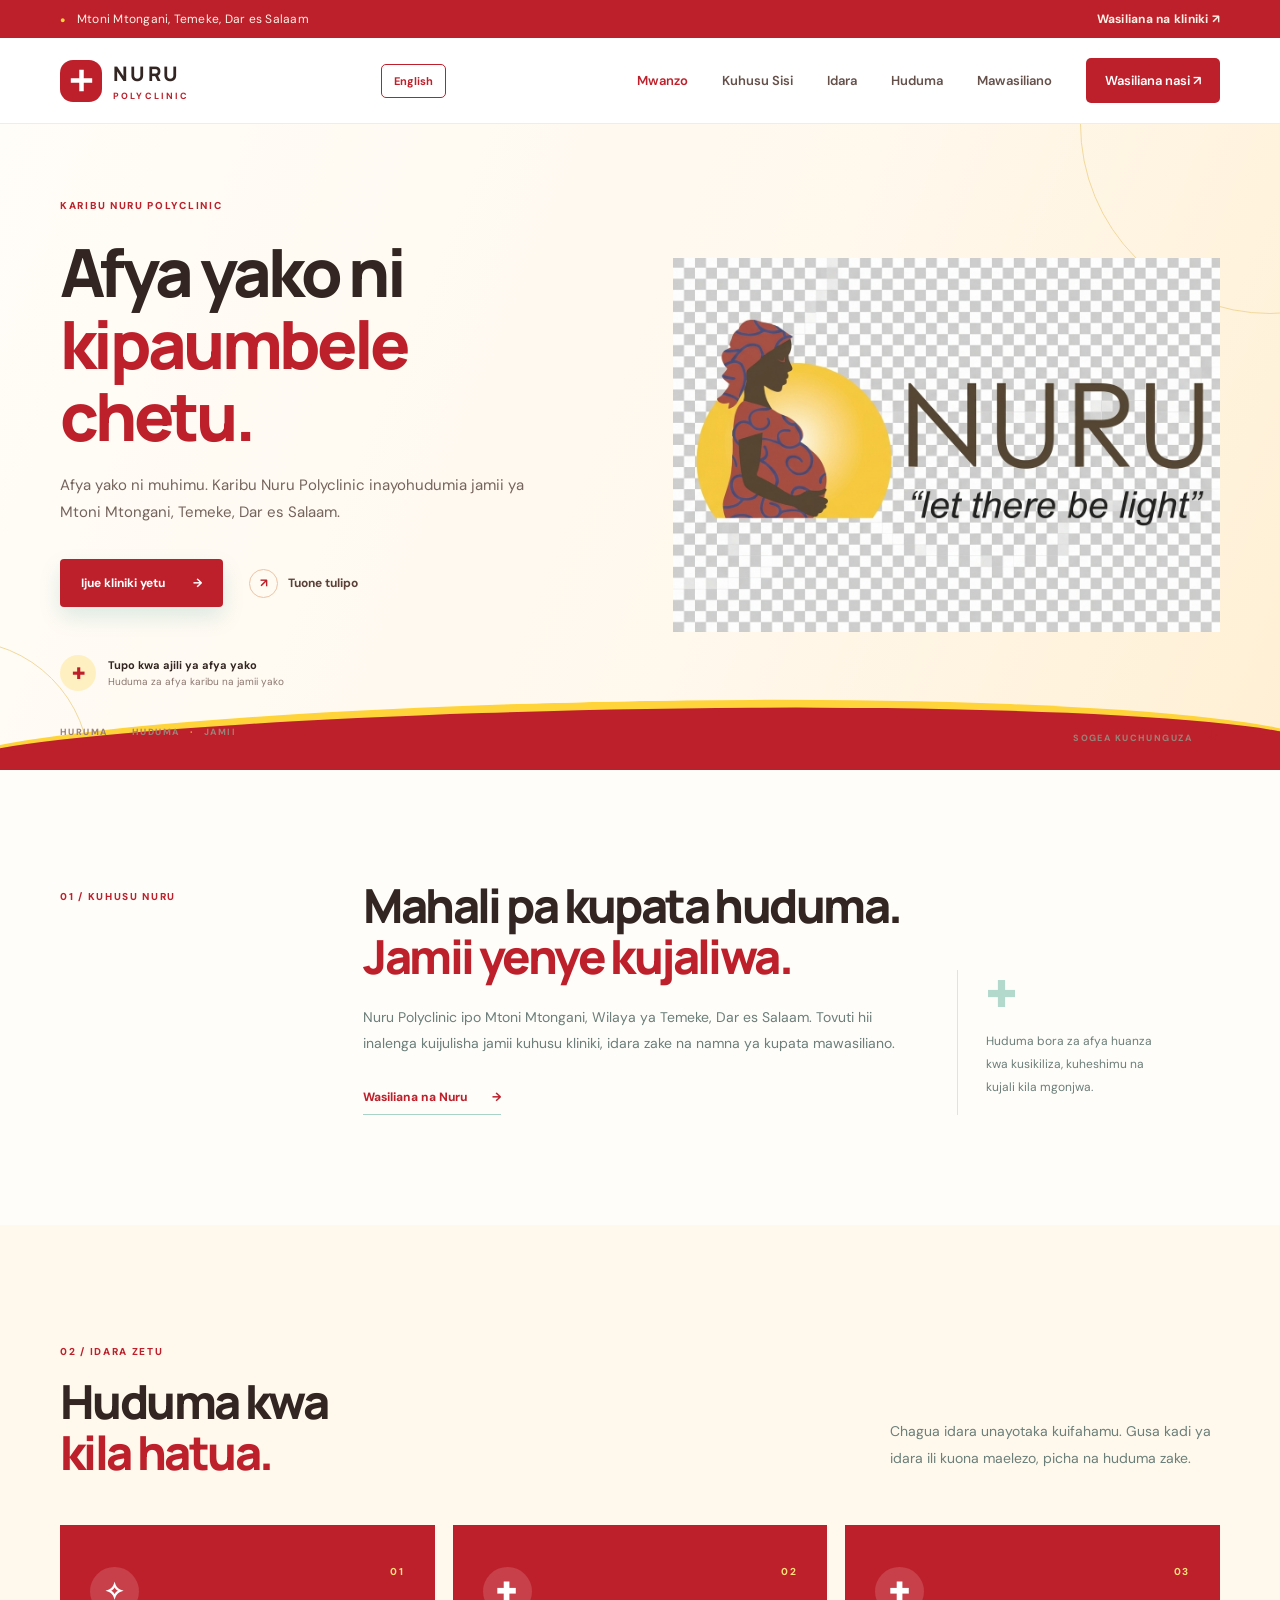
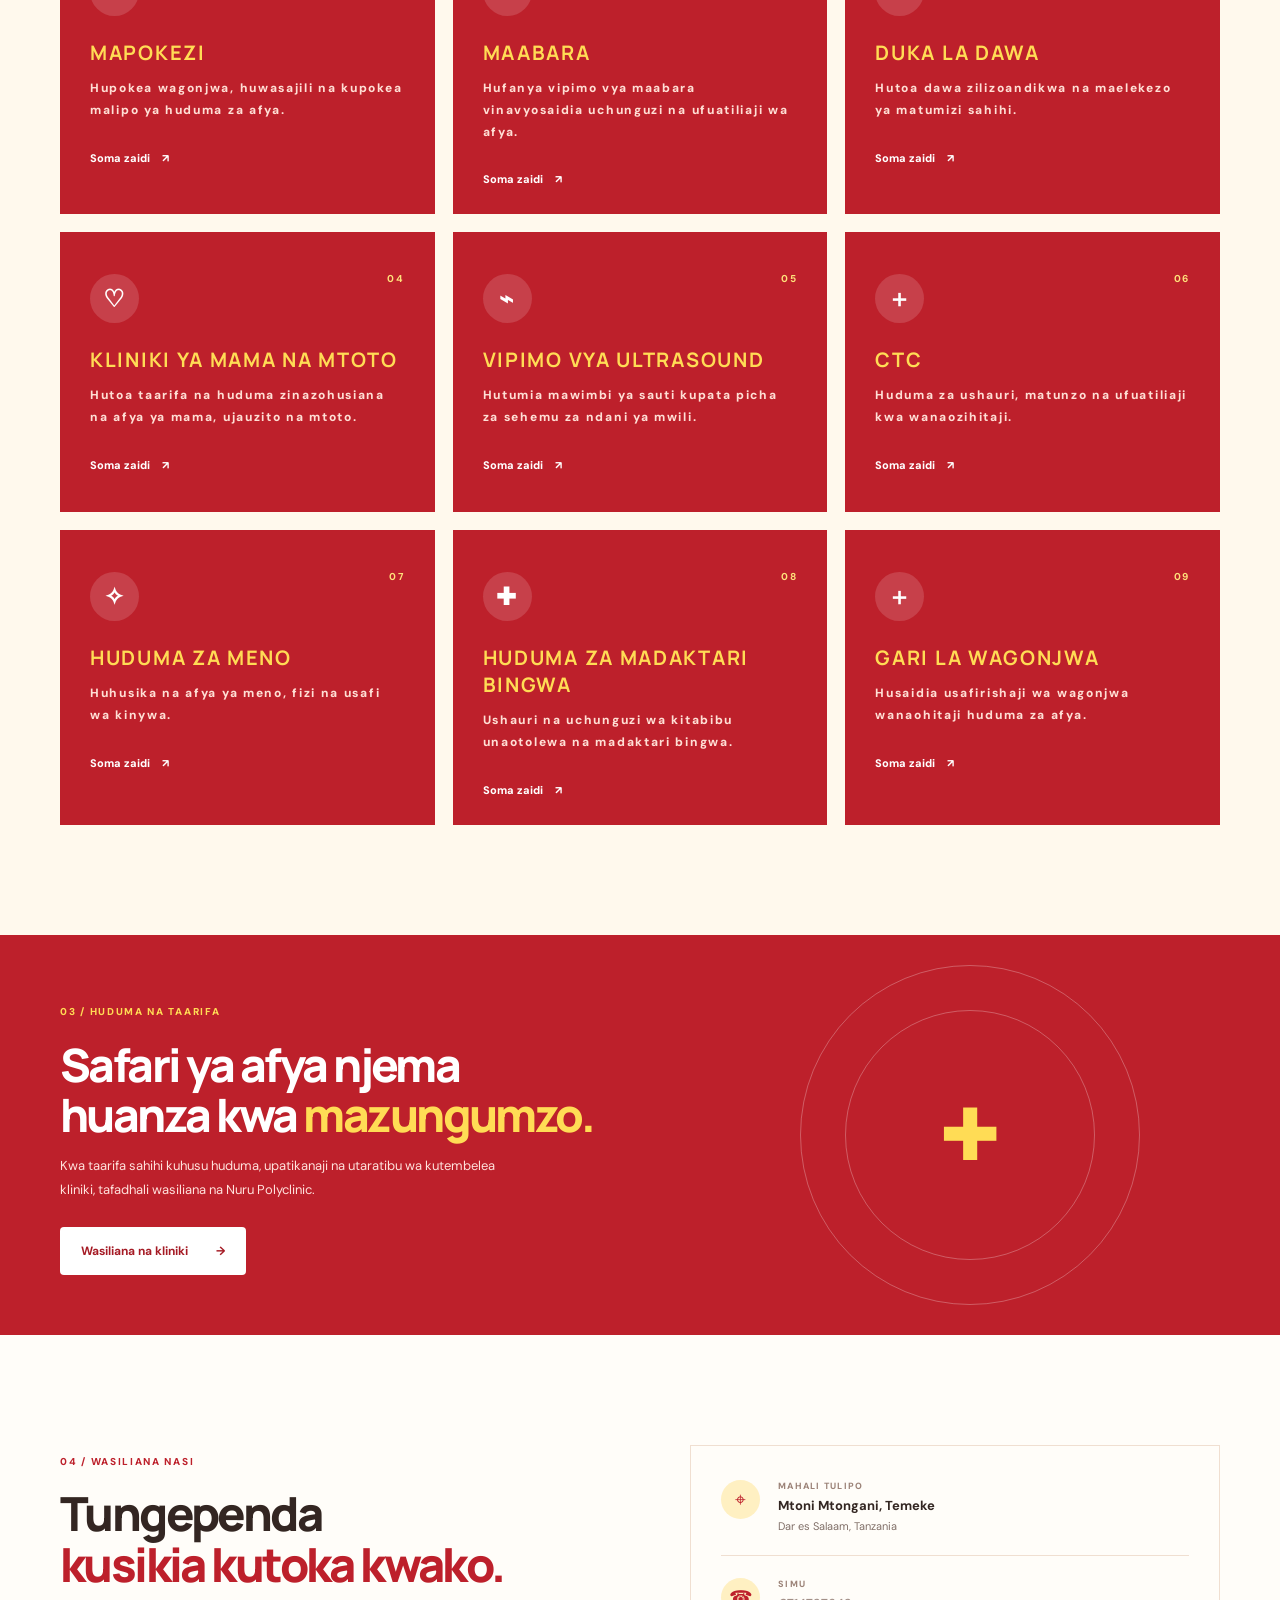
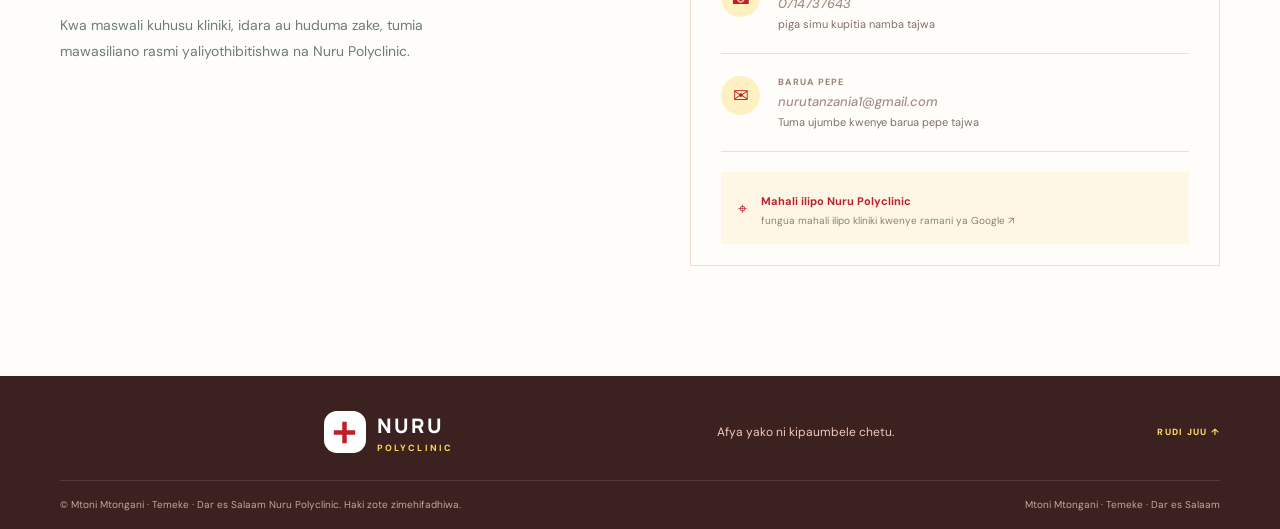
==== commit fdf679b2: "Change logo image source from logo.jpeg to log.jpg" ====
--- a/index.html
+++ b/index.html
@@ -41,7 +41,7 @@
           <div class="hero-note"><span class="note-icon">✚</span><span><strong>Tupo kwa ajili ya afya yako</strong><small>Huduma za afya karibu na jamii yako</small></span></div>
         </div>
         <div class="hero-visual" aria-label="logo">
-            <img src="images/logo.jpeg" alt="Logo"
+            <img src="images/log.jpg" alt="Logo"
              class="hero-logo"></span>
           </div>
         </div>
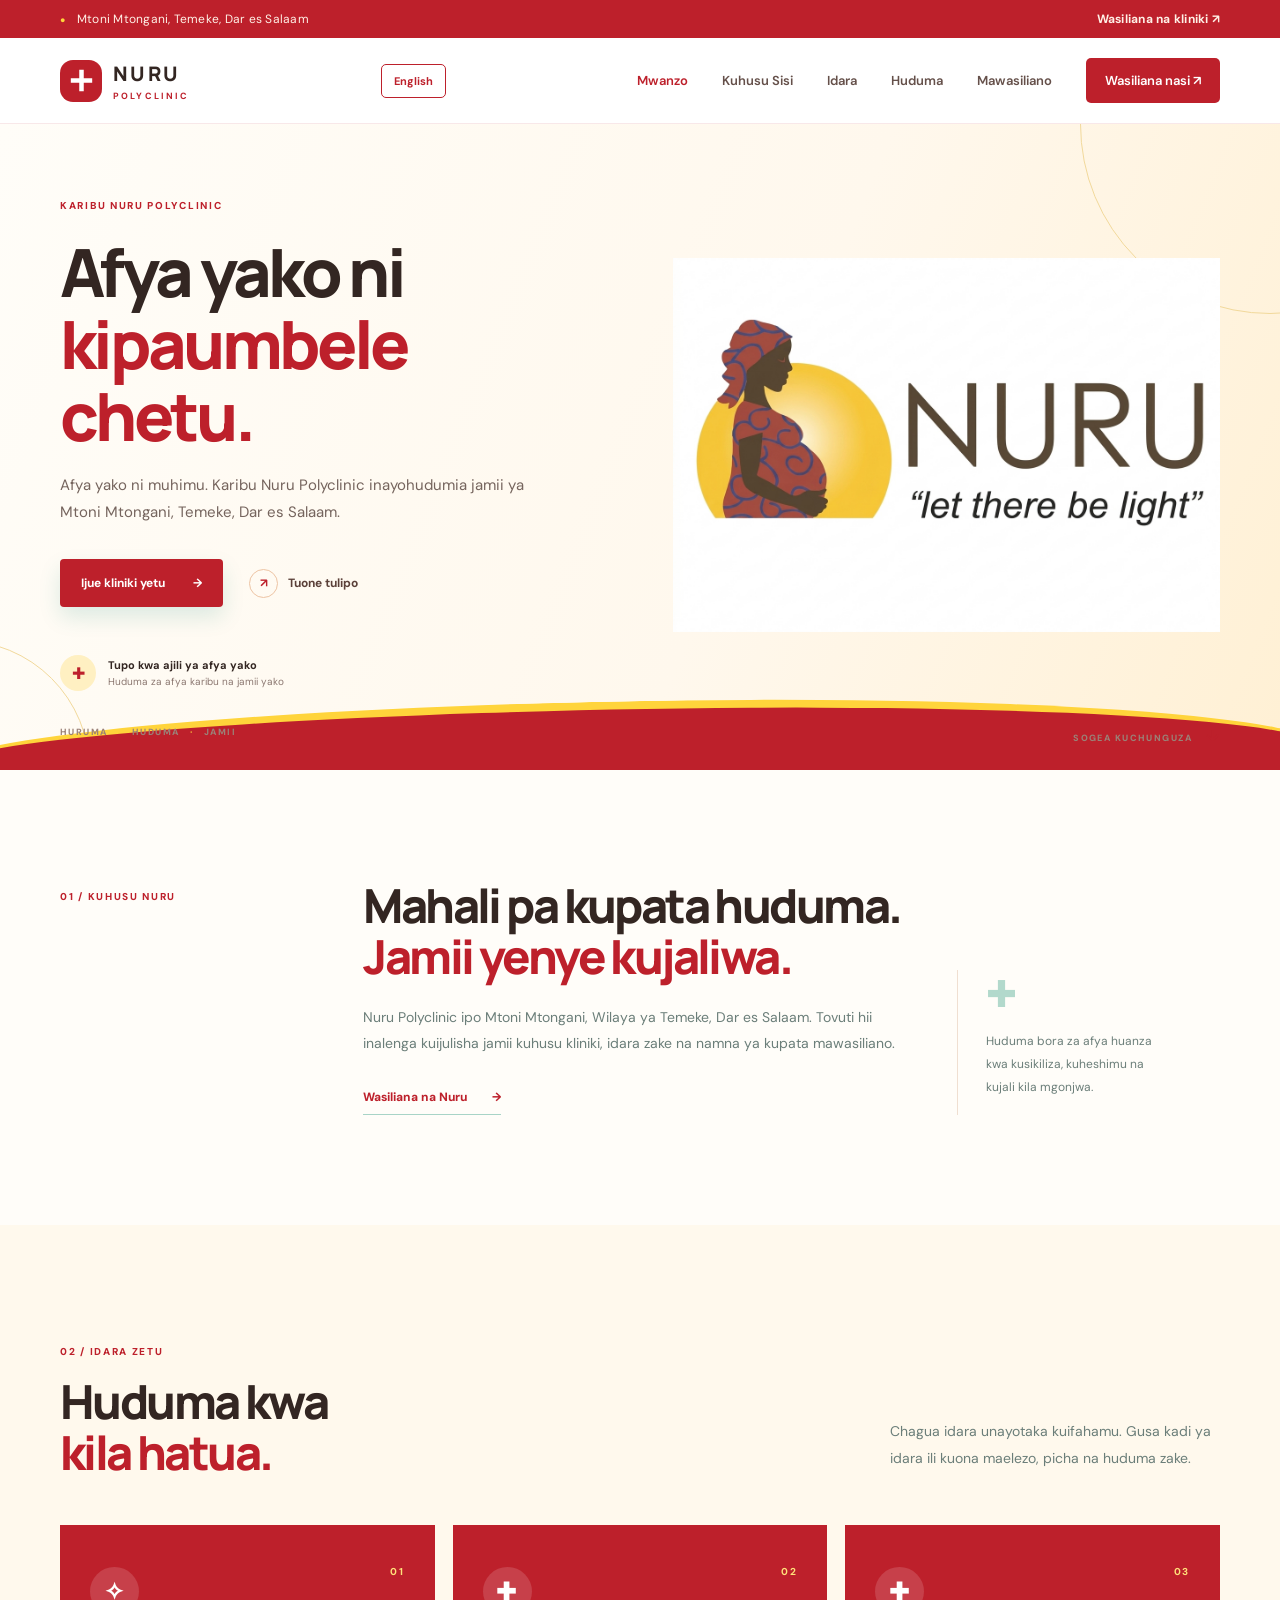
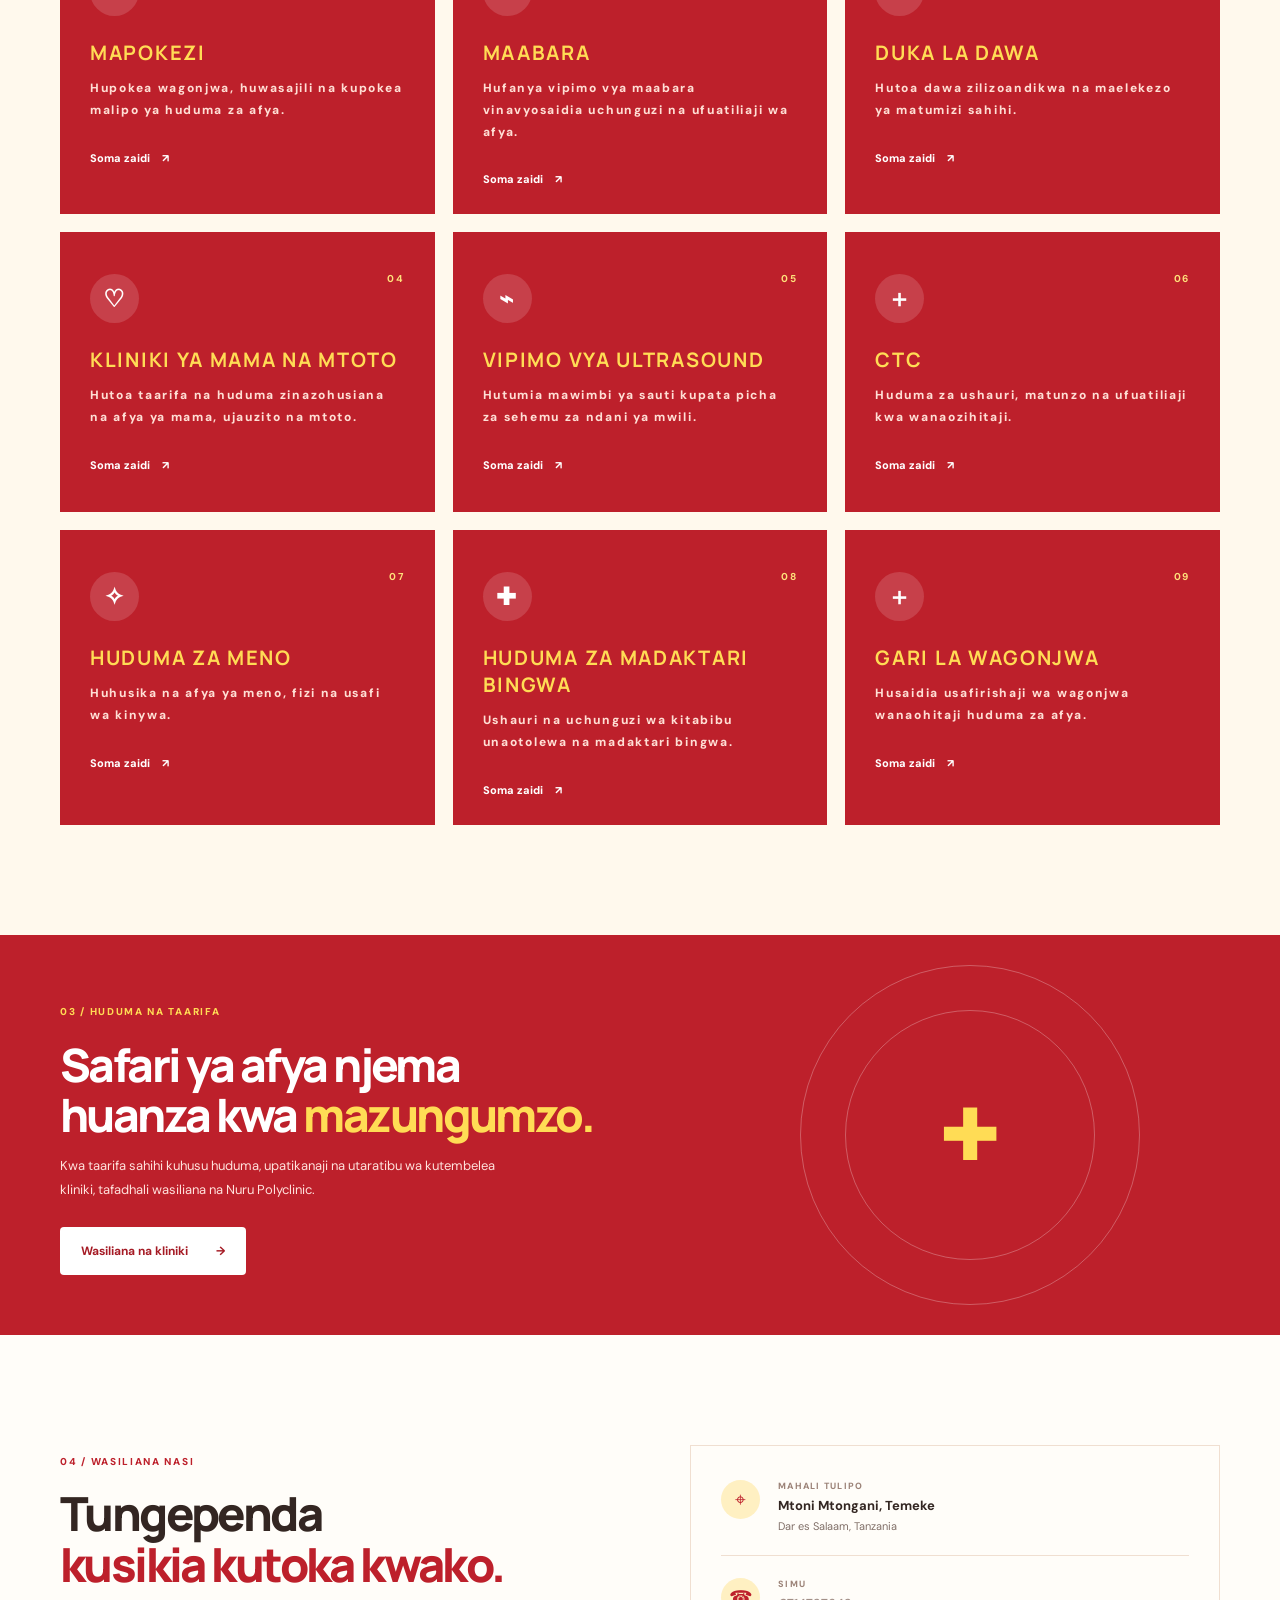
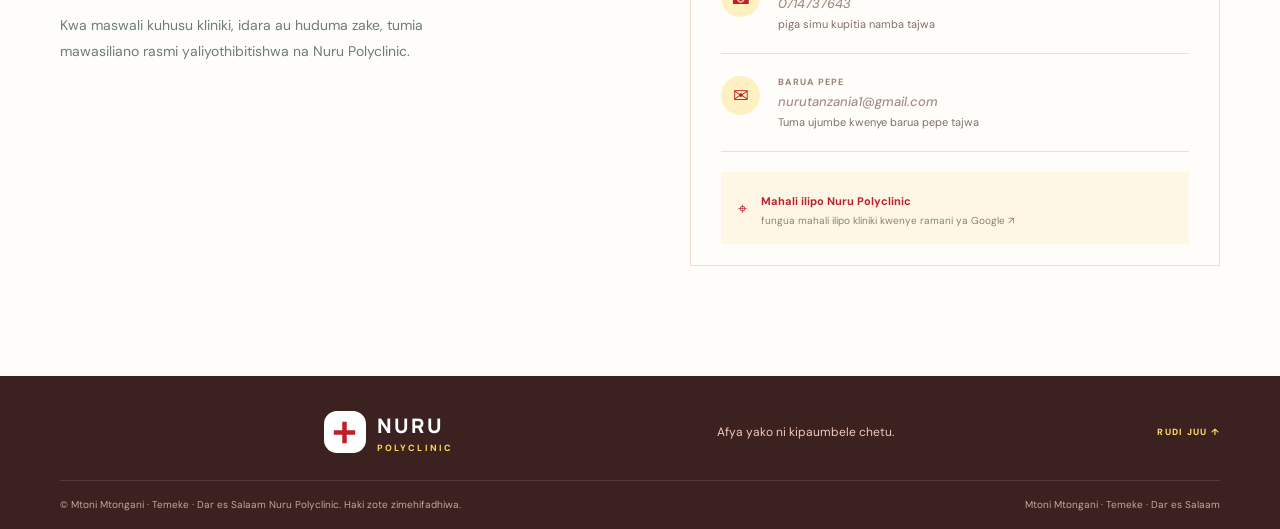
==== commit b42f60c9: "Fix logo image filename in index.html" ====
--- a/index.html
+++ b/index.html
@@ -41,7 +41,7 @@
           <div class="hero-note"><span class="note-icon">✚</span><span><strong>Tupo kwa ajili ya afya yako</strong><small>Huduma za afya karibu na jamii yako</small></span></div>
         </div>
         <div class="hero-visual" aria-label="logo">
-            <img src="images/log.jpg" alt="Logo"
+            <img src="images/logo.jpg" alt="Logo"
              class="hero-logo"></span>
           </div>
         </div>
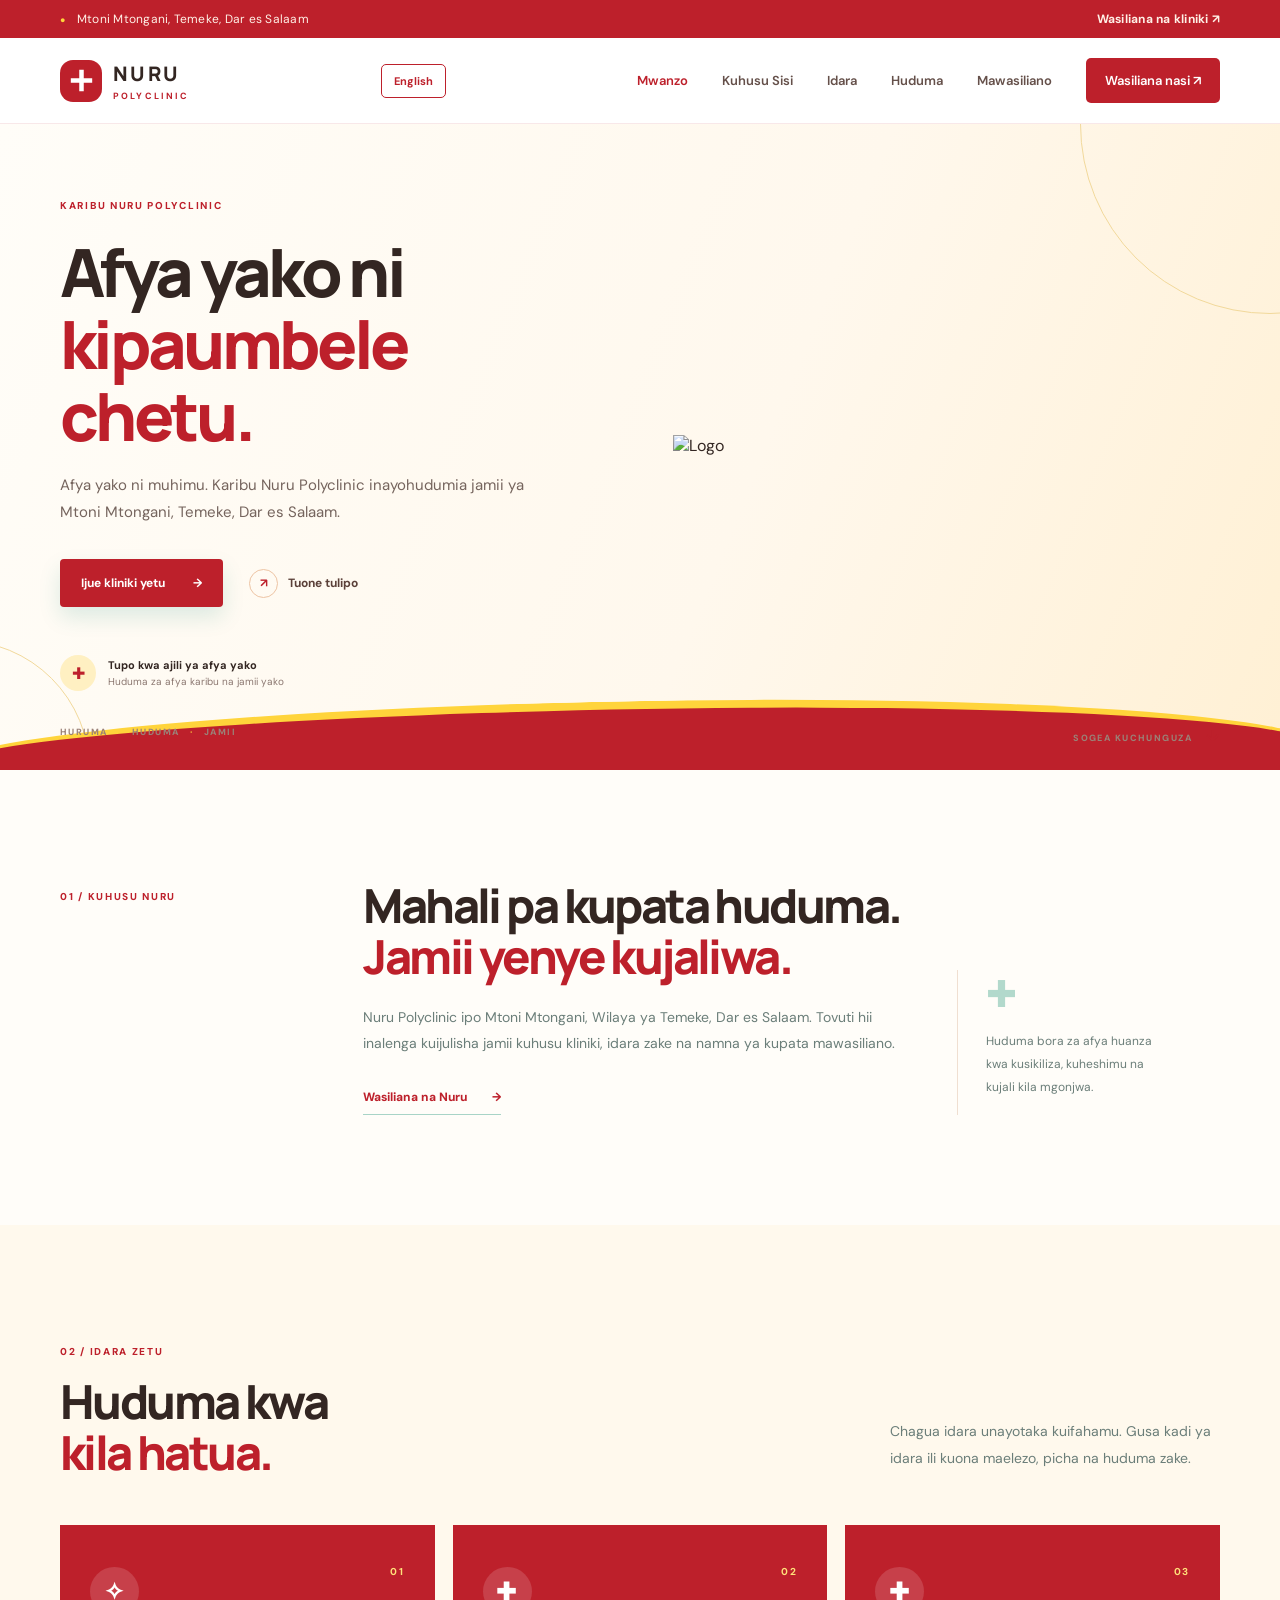
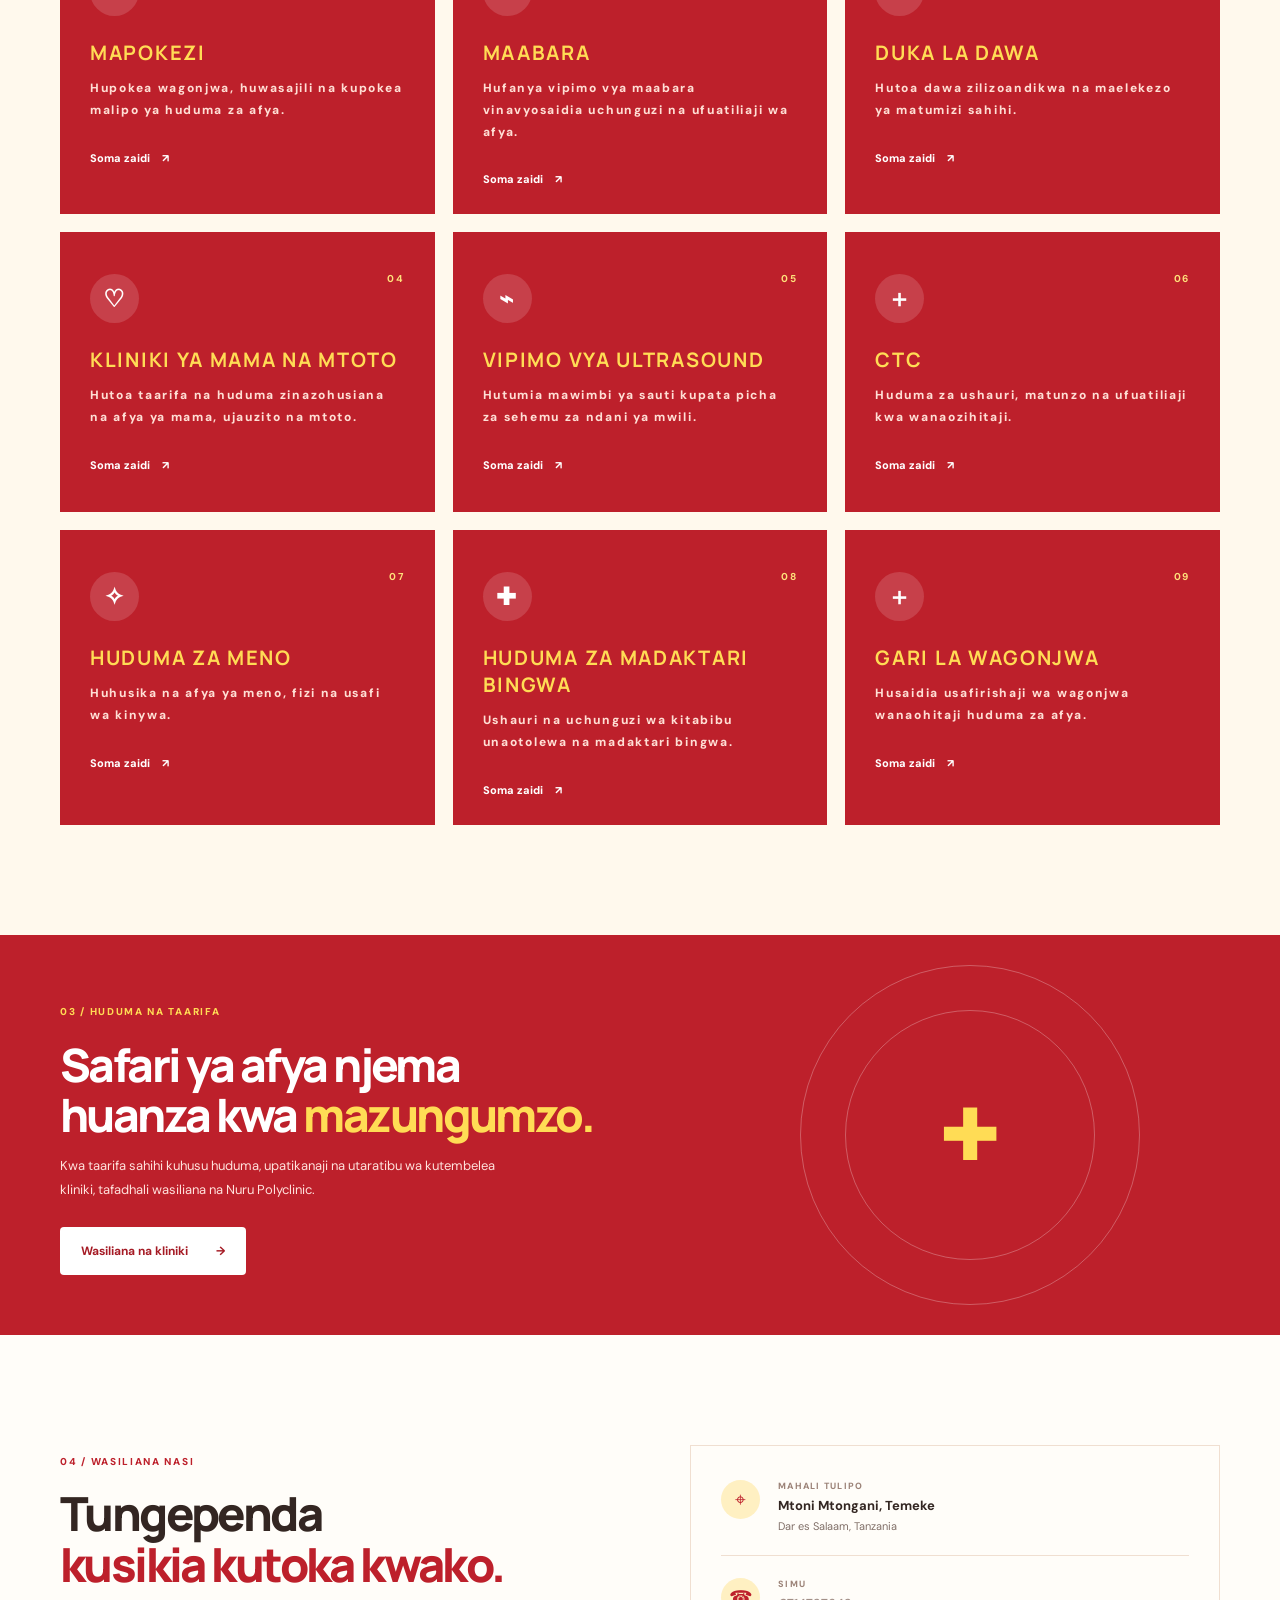
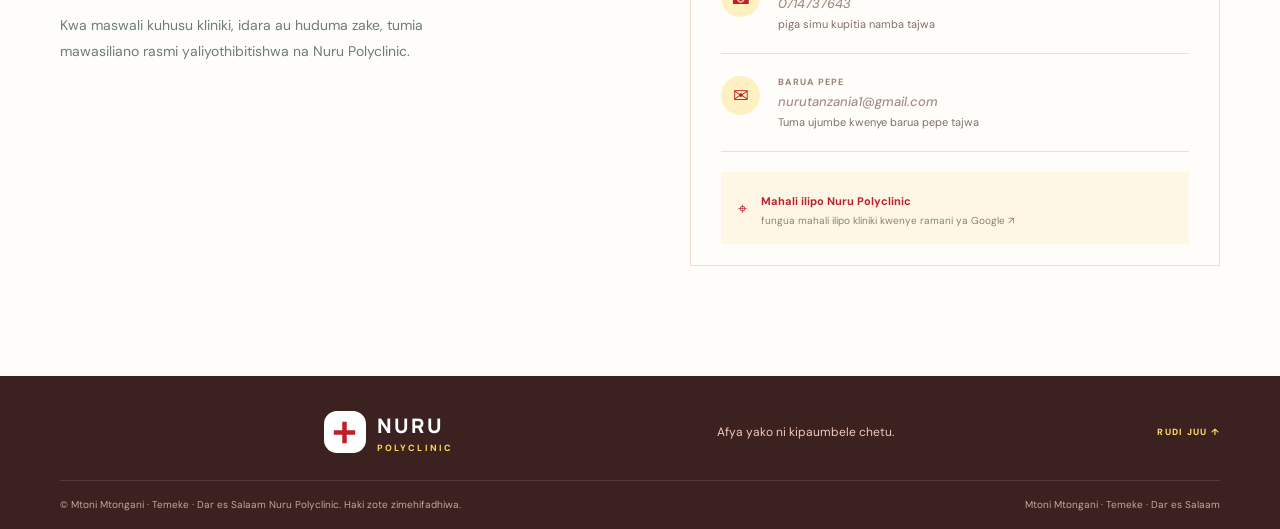
==== commit 15104ecc: "Change logo image format from JPG to PNG" ====
--- a/index.html
+++ b/index.html
@@ -41,7 +41,7 @@
           <div class="hero-note"><span class="note-icon">✚</span><span><strong>Tupo kwa ajili ya afya yako</strong><small>Huduma za afya karibu na jamii yako</small></span></div>
         </div>
         <div class="hero-visual" aria-label="logo">
-            <img src="images/logo.jpg" alt="Logo"
+            <img src="images/logo.png" alt="Logo"
              class="hero-logo"></span>
           </div>
         </div>
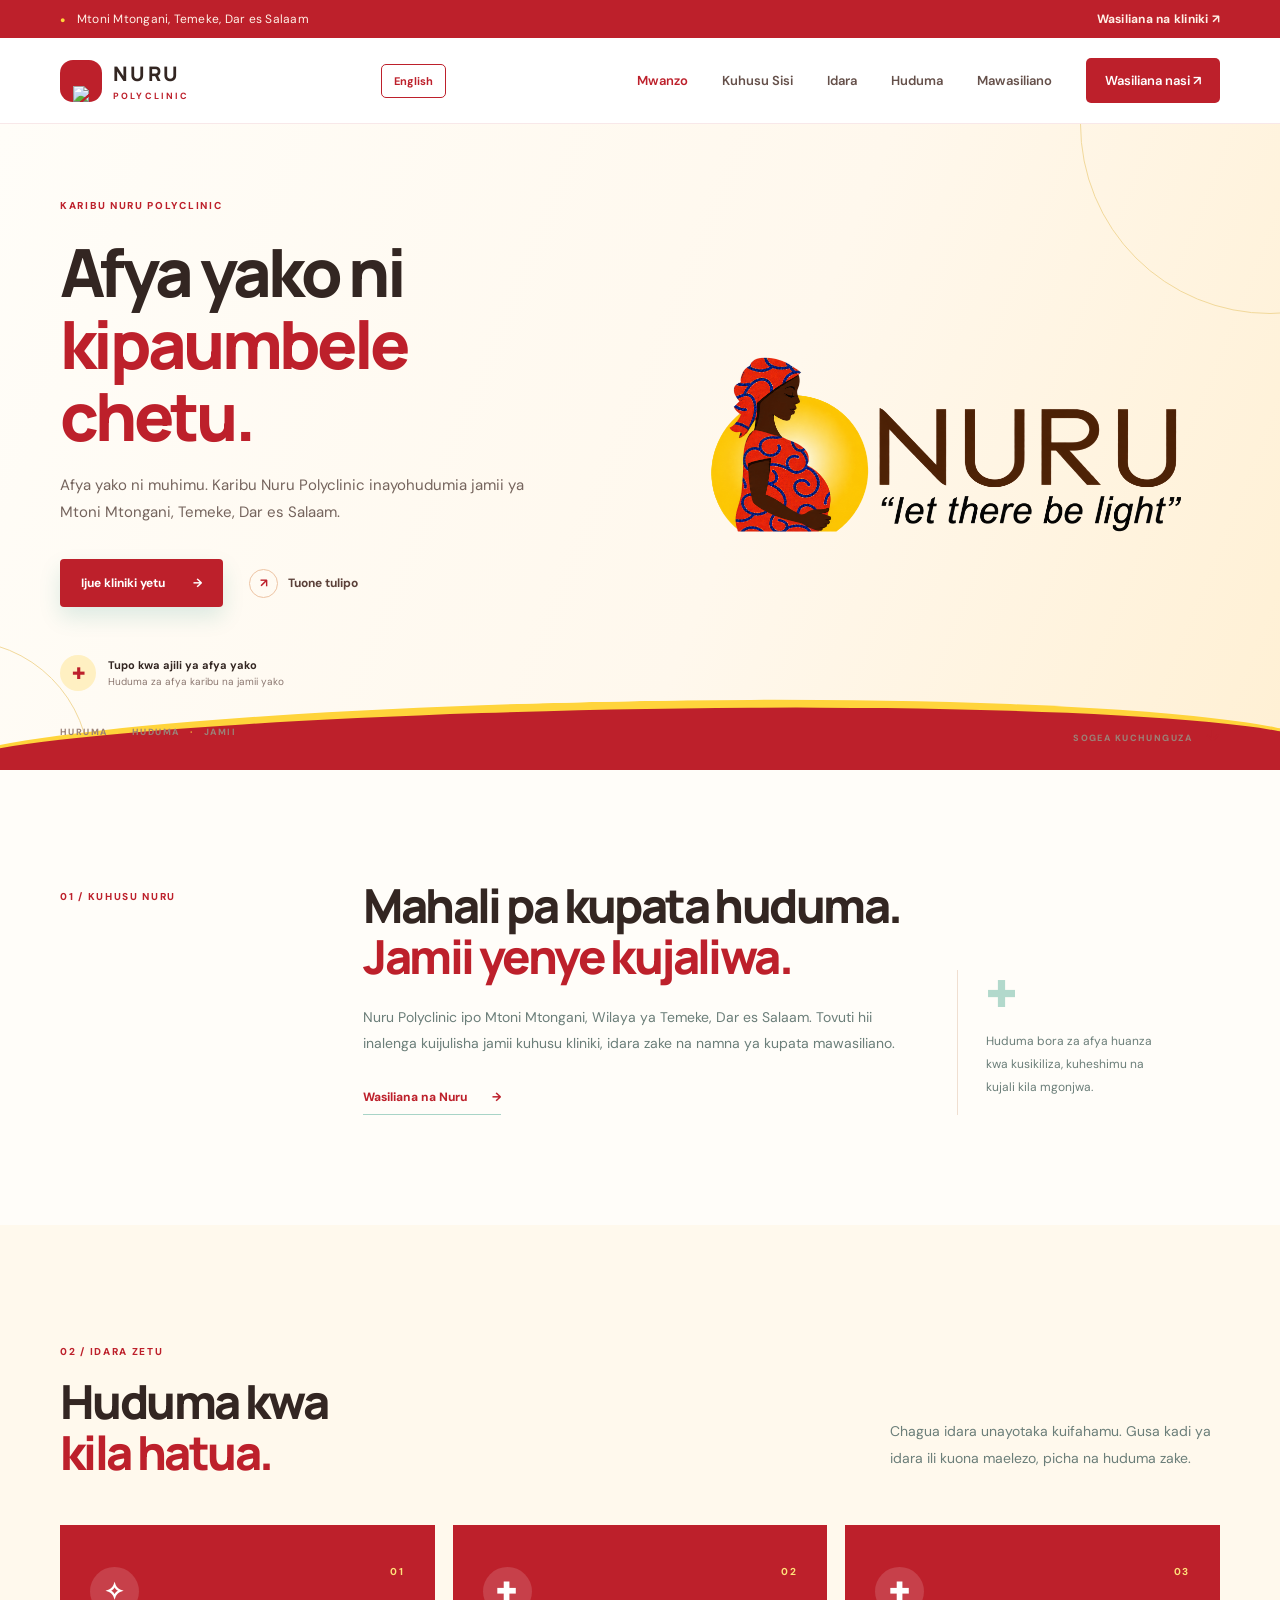
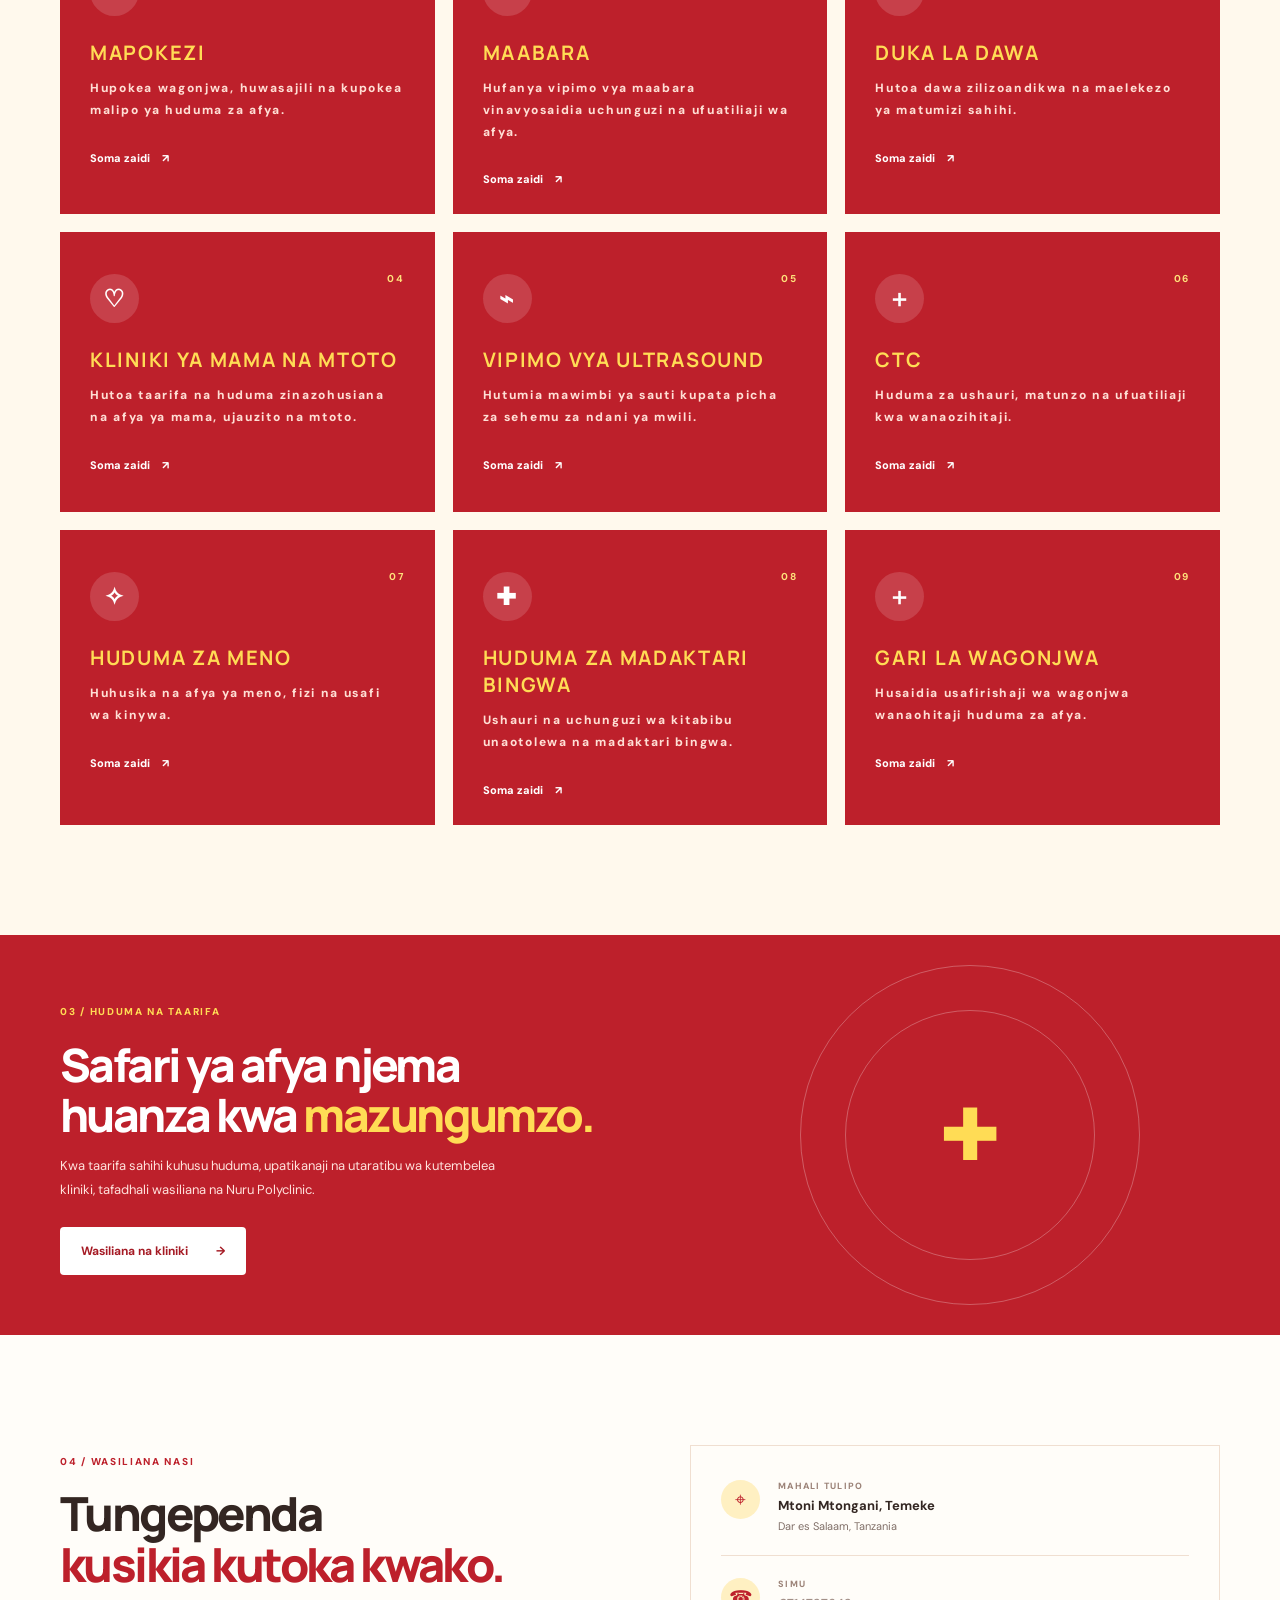
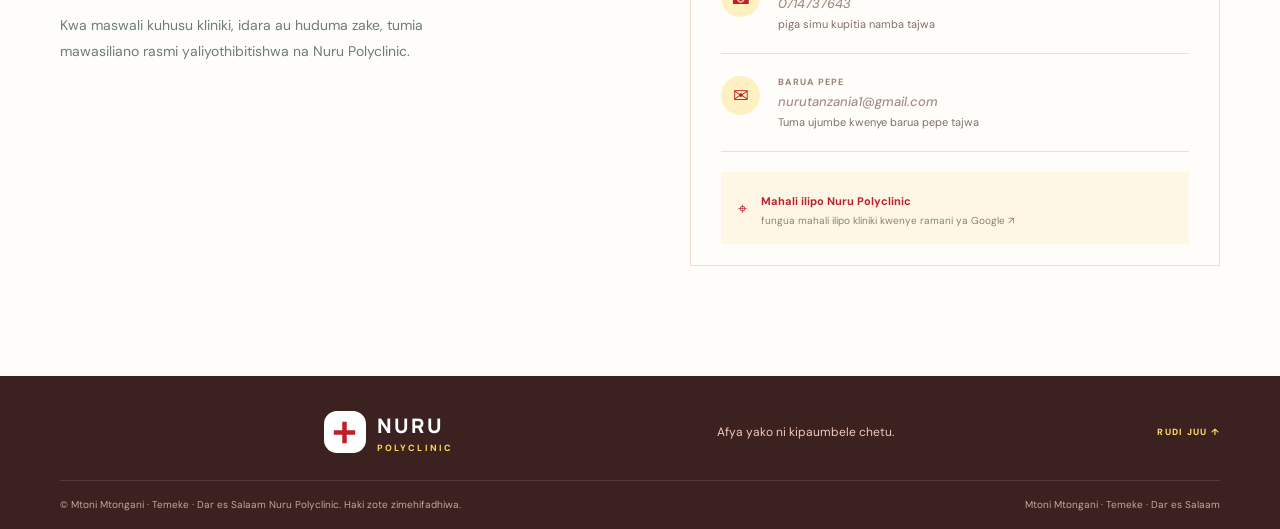
==== commit ea8094fc: "Replace brand mark SVG with logo image" ====
--- a/index.html
+++ b/index.html
@@ -17,7 +17,7 @@
   <header class="site-header">
     <div class="container nav-wrap">
       <a class="brand" href="#home" aria-label="Ukurasa wa mwanzo wa Nuru Polyclinic">
-        <span class="brand-mark" aria-hidden="true"><svg viewBox="0 0 48 48"><path d="M20 5h8v15h15v8H28v15h-8V28H5v-8h15z"/></svg></span>
+        <span class="brand-mark" aria-hidden="true"><svg viewBox="0 0 48 48"><img src=:"images/logo.png"></svg></span>
         <span class="brand-copy"><strong>NURU</strong><small>POLYCLINIC</small></span>
       </a>
       <button id="language-toggle" class="language-toggle" type="button" aria-label="Switch language">English</button>
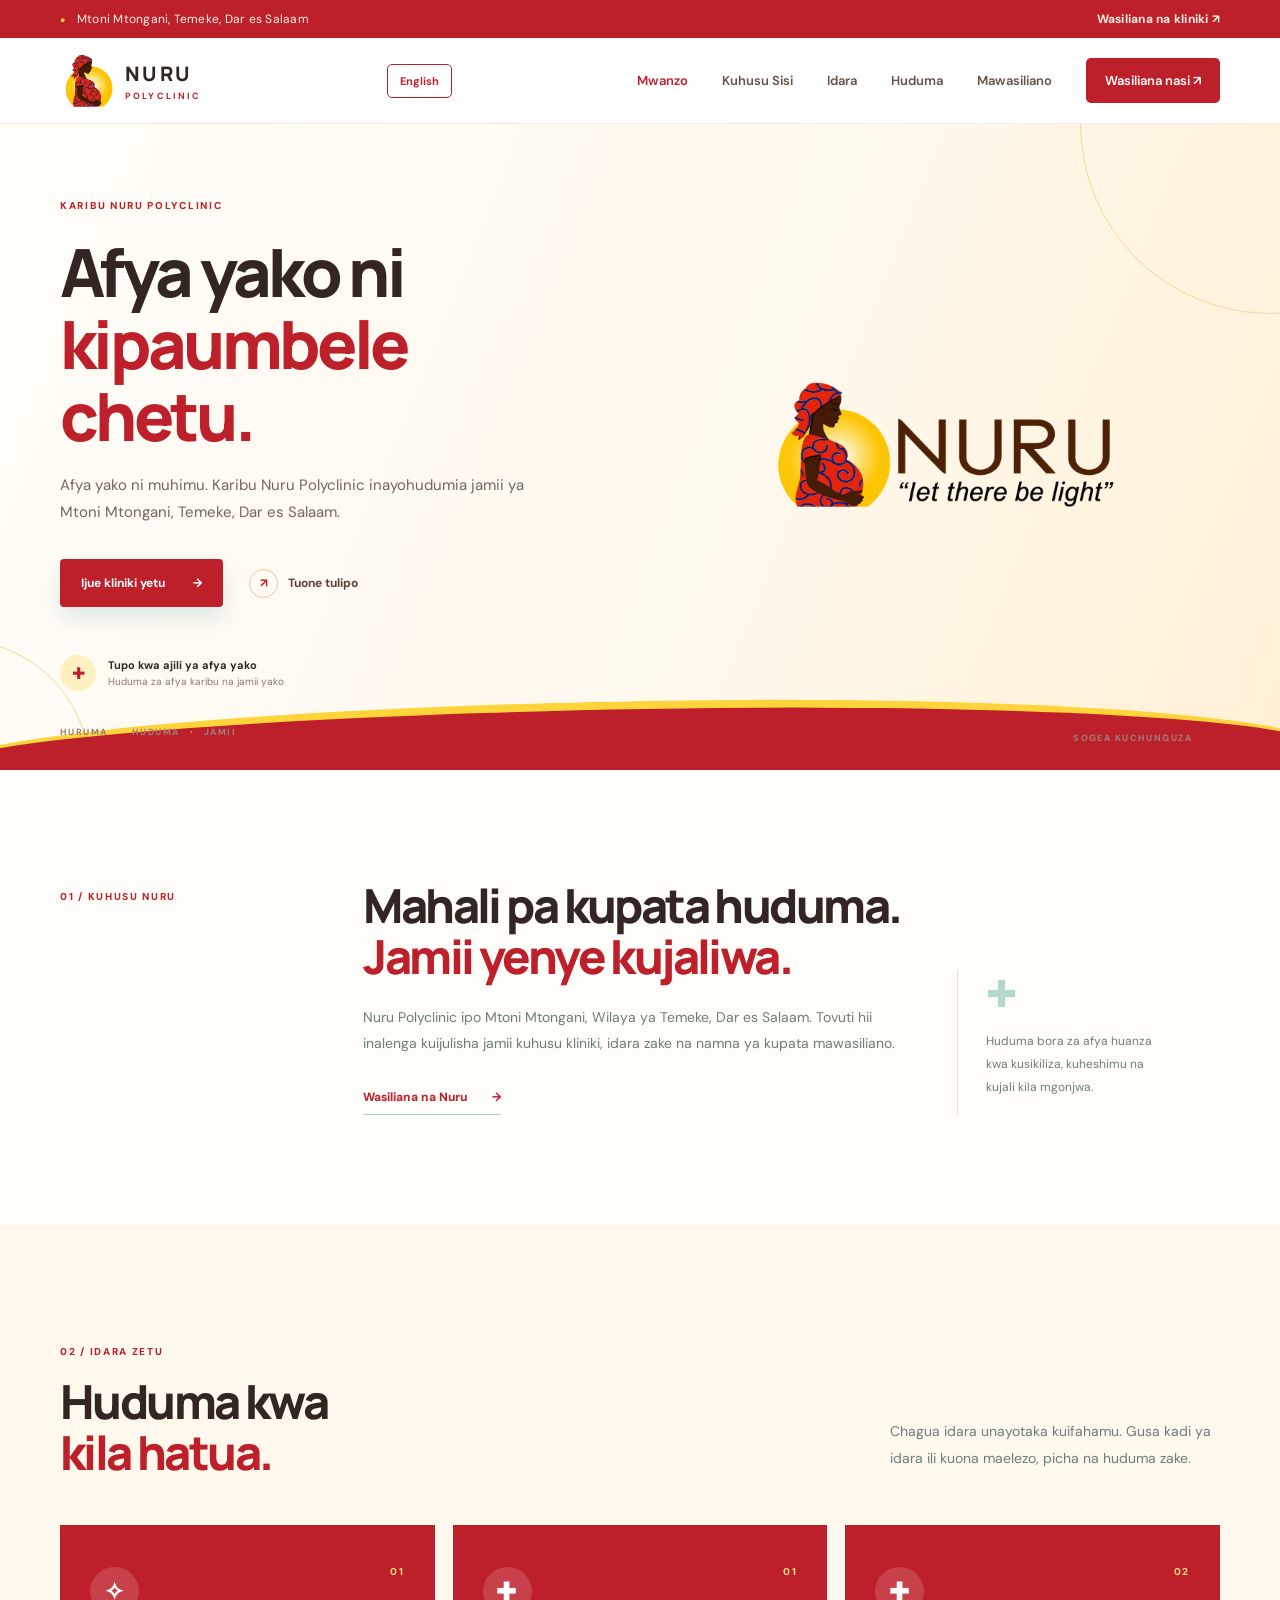
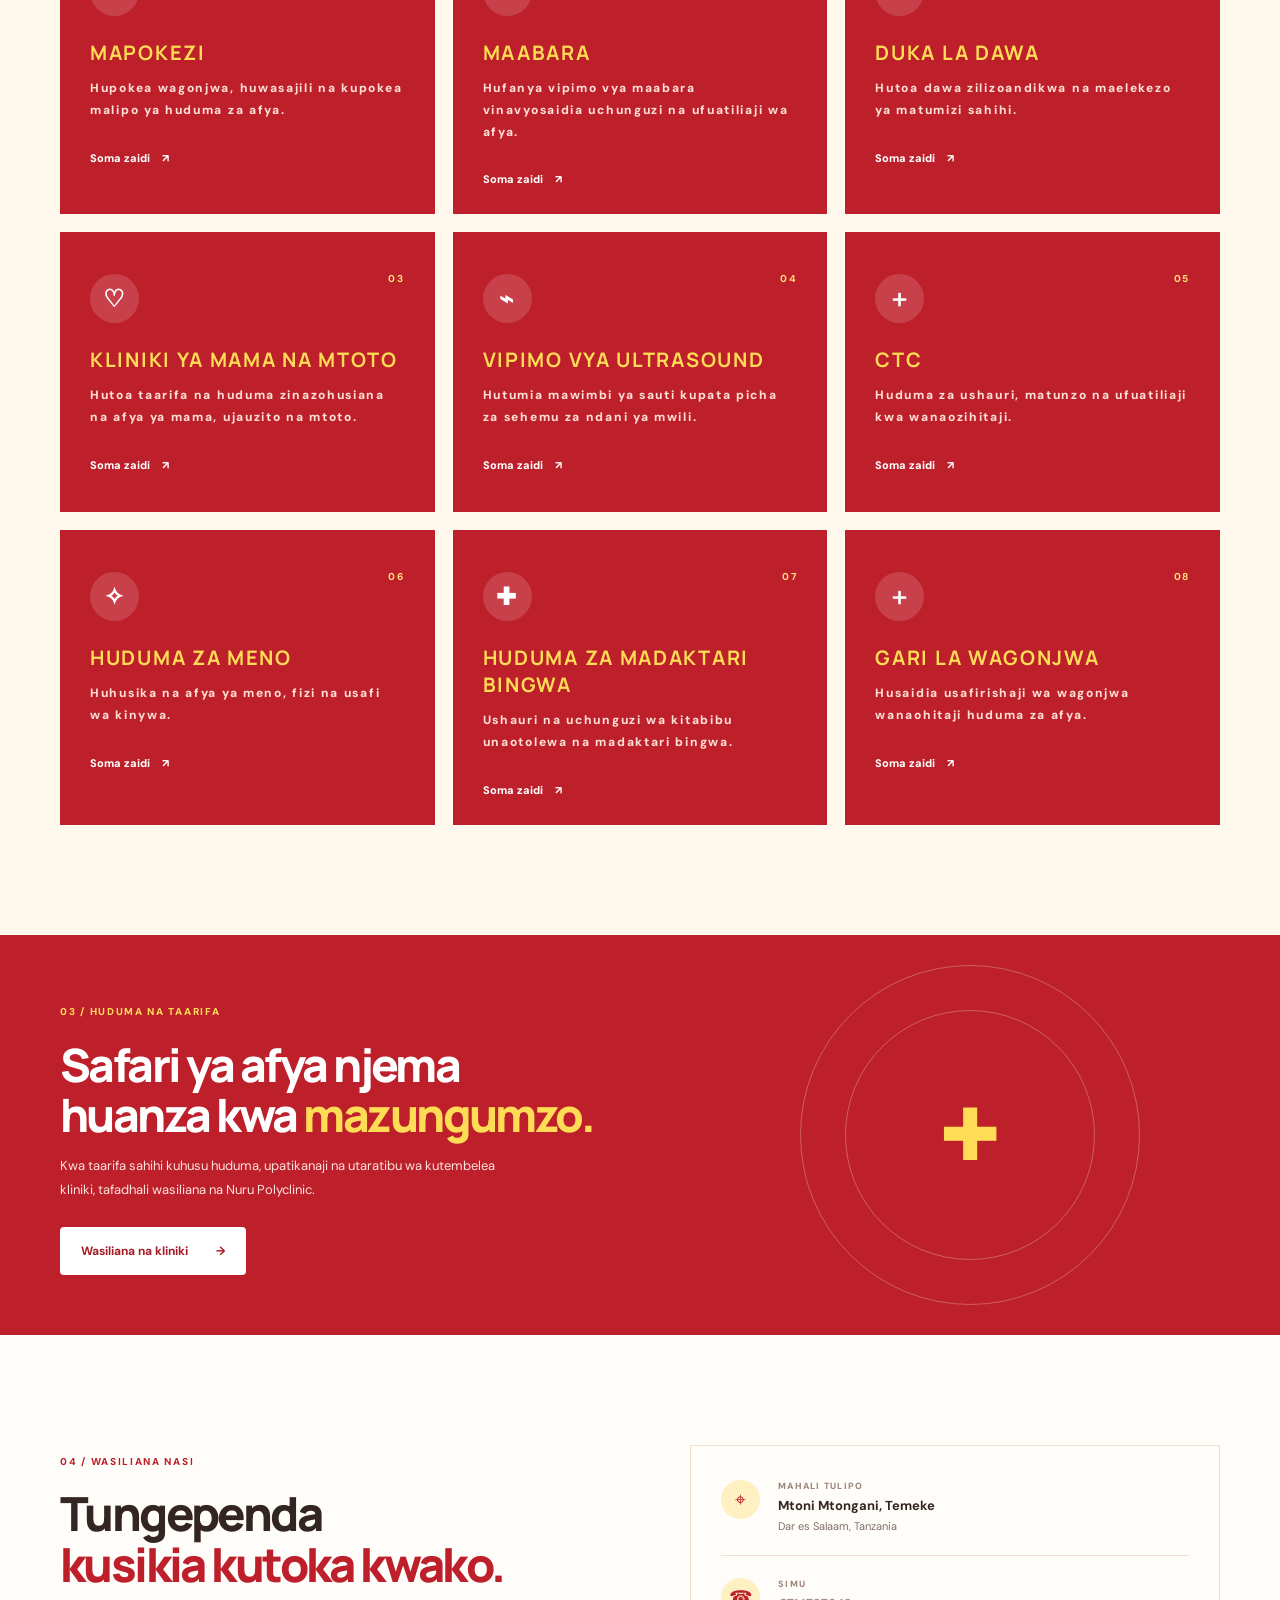
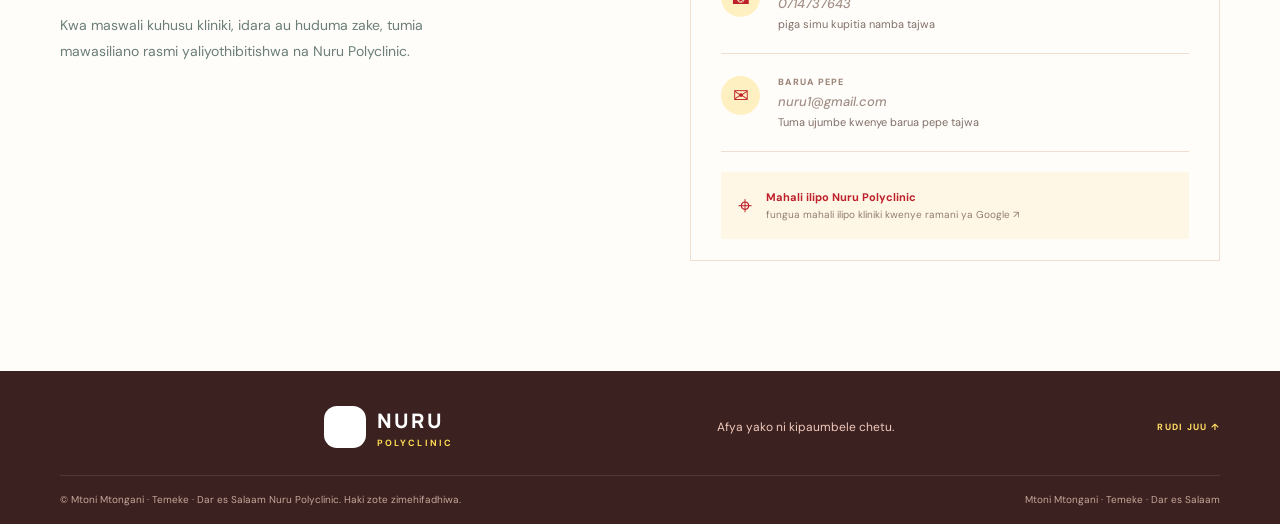
==== commit d38e2164: "Add files via upload" ====
--- a/index.html
+++ b/index.html
@@ -17,7 +17,7 @@
   <header class="site-header">
     <div class="container nav-wrap">
       <a class="brand" href="#home" aria-label="Ukurasa wa mwanzo wa Nuru Polyclinic">
-        <span class="brand-mark" aria-hidden="true"><svg viewBox="0 0 48 48"><img src=:"images/logo.png"></svg></span>
+        <span class="brand-image-wrap"><img class="brand-logo" src="images/brand.png" alt="Nuru Polyclinic logo"></span>
         <span class="brand-copy"><strong>NURU</strong><small>POLYCLINIC</small></span>
       </a>
       <button id="language-toggle" class="language-toggle" type="button" aria-label="Switch language">English</button>
@@ -41,7 +41,7 @@
           <div class="hero-note"><span class="note-icon">✚</span><span><strong>Tupo kwa ajili ya afya yako</strong><small>Huduma za afya karibu na jamii yako</small></span></div>
         </div>
         <div class="hero-visual" aria-label="logo">
-            <img src="images/logo.png" alt="Logo"
+            <img src="images/logo.png" 
              class="hero-logo"></span>
           </div>
         </div>
@@ -62,27 +62,35 @@
         <div class="section-heading"><div><div class="section-kicker">02 / IDARA ZETU</div><h2>Huduma kwa<br><em>kila hatua.</em></h2></div><p>Chagua idara unayotaka kuifahamu. Gusa kadi ya idara ili kuona maelezo, picha na huduma zake.</p></div>
         <div class="department-grid" id="department-grid">
           <article class="department-card featured" data-department="Reception"><div><div class="section-kicker light"><div class="card-icon"><span aria-hidden="true">✧</span></div><span class="card-number">01</span><h3>MAPOKEZI</h3><p>Hupokea wagonjwa,huandikisha wagonjwa ,na hupokea malipo yote ya huduma za kiafya.</p><button class="department-open" type="button" data-open-department="Reception">Soma zaidi <span>↗</span></button></article>
-          <article class="department-card featured" data-department="laboratory"><div><div class="section-kicker light"><div class="card-icon"><span aria-hidden="true">✚</span></div><span class="card-number">02</span><h3>MAABARA</h3><p>Hufanya vipimo vya maabara vinavyosaidia uchunguzi na ufuatiliaji wa afya.</p><button class="department-open" type="button" data-open-department="laboratory">Soma zaidi <span>↗</span></button></article>
-          <article class="department-card featured" data-department="pharmacy"><div><div class="section-kicker light"><div class="card-icon"><span aria-hidden="true">✚</span></div><span class="card-number">03</span><h3>DUKA LA DAWA</h3><p>Hutoa dawa zilizoandikwa na wataalamu wa afya na maelekezo ya matumizi yake.</p><button class="department-open" type="button" data-open-department="pharmacy">Soma zaidi <span>↗</span></button></article>
-          <article class="department-card featured" data-department="maternity"><div><div class="section-kicker light"><div class="card-icon"><span aria-hidden="true">♡</span></div><span class="card-number">04</span><h3>KLINIKI YA MAMA NA MTOTO</h3><p>Hutoa taarifa na huduma zinazohusiana na afya ya mama, ujauzito na mtoto.</p><button class="department-open" type="button" data-open-department="maternity">Soma zaidi <span>↗</span></button></article>
-          <article class="department-card featured" data-department="ultrasound"><div><div class="section-kicker light"><div class="card-icon"><span aria-hidden="true">⌁</span></div><span class="card-number">05</span><h3>VIPIMO VYA ULTRASOUND</h3><p>Hutumia mawimbi ya sauti kupata picha za sehemu za ndani ya mwili.</p><button class="department-open" type="button" data-open-department="ultrasound">Soma zaidi <span>↗</span></button></article>
-          <article class="department-card featured" data-department="ctc"><div class="section-kicker light"><div class="card-icon"><span aria-hidden="true">＋</span></div><span class="card-number">06</span><h3>CTC</h3><p>Huduma za ushauri, matunzo na ufuatiliaji kwa watu wanaohitaji huduma hizi.</p><button class="department-open" type="button" data-open-department="ctc">Soma zaidi <span>↗</span></button></article>
-          <article class="department-card featured" data-department="dental"><div class="section-kicker light"><div class="card-icon"><span aria-hidden="true">✧</span></div><span class="card-number">07</span><h3>HUDUMA YA MENO</h3><p>Huhusika na afya ya meno, fizi na usafi wa kinywa.</p><button class="department-open" type="button" data-open-department="dental">Soma zaidi <span>↗</span></button></article>
-          <article class="department-card featured" data-department="specialist"><div class="section-kicker light"><div class="card-icon"><span aria-hidden="true">✚</span></div><span class="card-number">08</span><h3>HUDUMA YA MADAKTARI BINGWA</h3><p>Ushauri na uchunguzi wa kitabibu unaotolewa na madaktari bingwa.</p><button class="department-open" type="button" data-open-department="specialist">Soma zaidi <span>↗</span></button></article>
-          <article class="department-card featured" data-department="ambulance"><div class="section-kicker light"><div class="card-icon"><span aria-hidden="true">＋</span></div><span class="card-number">09</span><h3>GARI LA WAGONJWA</h3><p>Husaidia usafirishaji wa wagonjwa wanaohitaji kupelekwa kupata huduma za afya.</p><button class="department-open" type="button" data-open-department="ambulance">Soma zaidi <span>↗</span></button></article>
+          <article class="department-card featured" data-department="laboratory"><div><div class="section-kicker light"><div class="card-icon"><span aria-hidden="true">✚</span></div><span class="card-number">01</span><h3>MAABARA</h3><p>Hufanya vipimo vya maabara vinavyosaidia uchunguzi na ufuatiliaji wa afya.</p><button class="department-open" type="button" data-open-department="laboratory">Soma zaidi <span>↗</span></button></article>
+          <article class="department-card featured" data-department="pharmacy"><div><div class="section-kicker light"><div class="card-icon"><span aria-hidden="true">✚</span></div><span class="card-number">02</span><h3>DUKA LA DAWA</h3><p>Hutoa dawa zilizoandikwa na wataalamu wa afya na maelekezo ya matumizi yake.</p><button class="department-open" type="button" data-open-department="pharmacy">Soma zaidi <span>↗</span></button></article>
+          <article class="department-card featured" data-department="maternity"><div><div class="section-kicker light"><div class="card-icon"><span aria-hidden="true">♡</span></div><span class="card-number">03</span><h3>KLINIKI YA MAMA NA MTOTO</h3><p>Hutoa taarifa na huduma zinazohusiana na afya ya mama, ujauzito na mtoto.</p><button class="department-open" type="button" data-open-department="maternity">Soma zaidi <span>↗</span></button></article>
+          <article class="department-card featured" data-department="ultrasound"><div><div class="section-kicker light"><div class="card-icon"><span aria-hidden="true">⌁</span></div><span class="card-number">04</span><h3>VIPIMO VYA ULTRASOUND</h3><p>Hutumia mawimbi ya sauti kupata picha za sehemu za ndani ya mwili.</p><button class="department-open" type="button" data-open-department="ultrasound">Soma zaidi <span>↗</span></button></article>
+          <article class="department-card featured" data-department="ctc"><div class="section-kicker light"><div class="card-icon"><span aria-hidden="true">＋</span></div><span class="card-number">05</span><h3>CTC</h3><p>Huduma za ushauri, matunzo na ufuatiliaji kwa watu wanaohitaji huduma hizi.</p><button class="department-open" type="button" data-open-department="ctc">Soma zaidi <span>↗</span></button></article>
+          <article class="department-card featured" data-department="dental"><div class="section-kicker light"><div class="card-icon"><span aria-hidden="true">✧</span></div><span class="card-number">06</span><h3>HUDUMA YA MENO</h3><p>Huhusika na afya ya meno, fizi na usafi wa kinywa.</p><button class="department-open" type="button" data-open-department="dental">Soma zaidi <span>↗</span></button></article>
+          <article class="department-card featured" data-department="specialist"><div class="section-kicker light"><div class="card-icon"><span aria-hidden="true">✚</span></div><span class="card-number">07</span><h3>HUDUMA YA MADAKTARI BINGWA</h3><p>Ushauri na uchunguzi wa kitabibu unaotolewa na madaktari bingwa.</p><button class="department-open" type="button" data-open-department="specialist">Soma zaidi <span>↗</span></button></article>
+          <article class="department-card featured" data-department="ambulance"><div class="section-kicker light"><div class="card-icon"><span aria-hidden="true">＋</span></div><span class="card-number">08</span><h3>GARI LA WAGONJWA</h3><p>Husaidia usafirishaji wa wagonjwa wanaohitaji kupelekwa kupata huduma za afya.</p><button class="department-open" type="button" data-open-department="ambulance">Soma zaidi <span>↗</span></button></article>
         </div>
         <section class="department-detail" id="department-detail" aria-live="polite" hidden>
           <button class="back-departments" id="back-departments" type="button">← Rudi kwenye idara</button>
           <div class="department-detail-grid">
             <div class="department-detail-copy"><div class="section-kicker">NURU POLYCLINIC / IDARA</div><h2 id="detail-title"></h2><p id="detail-description"></p><h3>Kuhusu idara hii</h3><p id="detail-about"></p><h3>Huduma na taarifa</h3><ul id="detail-services"></ul><p class="detail-note">Kwa uthibitisho wa upatikanaji wa huduma, masharti na muda wa kazi, wasiliana moja kwa moja na Nuru Polyclinic.</p><a class="btn btn-primary" href="#contact">Wasiliana na kliniki <span>→</span></a></div>
-            <div class="department-detail-photo"><img id="detail-image" src="" alt="" loading="lazy"><span id="detail-image-caption"></span></div>
+            <div class="department-detail-photo">
+              <img id="detail-image" src="" alt="" loading="lazy">
+              <span id="detail-image-caption"></span>
+              <div class="photo-slider-controls" id="photo-slider-controls" hidden>
+                <button type="button" id="photo-prev" aria-label="Picha iliyotangulia">‹</button>
+                <div class="photo-slider-dots" id="photo-slider-dots" aria-label="Chagua picha"></div>
+                <button type="button" id="photo-next" aria-label="Picha inayofuata">›</button>
+              </div>
+            </div>
           </div>
         </section>
       </div>
     </section>
     <section class="care-band" id="services"><div class="container care-band-inner"><div><div class="section-kicker light">03 / HUDUMA NA TAARIFA</div><h2>Safari ya afya njema<br>huanza kwa <em>mazungumzo.</em></h2><p>Kwa taarifa sahihi kuhusu huduma, upatikanaji na utaratibu wa kutembelea kliniki, tafadhali wasiliana na Nuru Polyclinic.</p><a class="btn btn-light" href="#contact">Wasiliana na kliniki <span>→</span></a></div><div class="care-symbol" aria-hidden="true"><div class="ring ring-a"></div><div class="ring ring-b"></div><span>✚</span></div></div></section>
 
-    <section class="contact section-pad" id="contact"><div class="container contact-grid"><div><div class="section-kicker">04 / WASILIANA NASI</div><h2>Tungependa<br><em>kusikia kutoka kwako.</em></h2><p class="contact-lead">Kwa maswali kuhusu kliniki, idara au huduma zake, tumia mawasiliano rasmi yaliyothibitishwa na Nuru Polyclinic.</p></div><div class="contact-panel"><div class="contact-row"><span class="contact-icon">⌖</span><div><small>MAHALI TULIPO</small><strong>Mtoni Mtongani, Temeke</strong><p>Dar es Salaam, Tanzania</p></div></div><div class="contact-row"><span class="contact-icon">☎</span><div><small>SIMU</small><strong class="placeholder">0714737643</strong><p>piga simu kupitia namba tajwa</p></div></div><div class="contact-row"><span class="contact-icon">✉</span><div><small>BARUA PEPE</small><strong class="placeholder"><ahref="mailto:nurutanzania1@gmail.com">nurutanzania1@gmail.com<a/></strong><p>Tuma ujumbe kwenye barua pepe tajwa</p></div></div>
+    <section class="contact section-pad" id="contact"><div class="container contact-grid"><div><div class="section-kicker">04 / WASILIANA NASI</div><h2>Tungependa<br><em>kusikia kutoka kwako.</em></h2><p class="contact-lead">Kwa maswali kuhusu kliniki, idara au huduma zake, tumia mawasiliano rasmi yaliyothibitishwa na Nuru Polyclinic.</p></div><div class="contact-panel"><div class="contact-row"><span class="contact-icon">⌖</span><div><small>MAHALI TULIPO</small><strong>Mtoni Mtongani, Temeke</strong><p>Dar es Salaam, Tanzania</p></div></div><div class="contact-row"><span class="contact-icon">☎</span><div><small>SIMU</small><strong class="placeholder">0714737643</strong><p>piga simu kupitia namba tajwa</p></div></div><div class="contact-row"><span class="contact-icon">✉</span><div><small>BARUA PEPE</small><strong class="placeholder">nuru1@gmail.com</strong><p>Tuma ujumbe kwenye barua pepe tajwa</p></div></div>
 <div class="map-placeholder map-link"href="https://maps.app.goo.gl/mcVHc6B8to2Bj7hh6"><span>⌖</span><div><strong>Mahali ilipo Nuru Polyclinic</strong><small><a href="https://maps.app.goo.gl/mcVHc6B8to2Bj7hh6"
    target="_blank"
    rel="noopener noreferrer">fungua mahali ilipo kliniki kwenye ramani ya Google↗</div></div></div></div></section>
--- a/styles.css
+++ b/styles.css
@@ -1,8 +1,8 @@
-:root{--green:#bd202b;--green-dark:#971923;--mint:#fff4cf;--ink:#332622;--muted:#75645d;--cream:#fff9ed;--line:#f0dfd1;--white:#fff;--font:'DM Sans',sans-serif;--display:'Manrope',sans-serif}*{box-sizing:border-box}html{scroll-behavior:smooth;scroll-padding-top:90px}body{margin:0;color:var(--ink);font-family:var(--font);background:#fffdf9}a{color:inherit;text-decoration:none}.container{width:min(1160px,calc(100% - 48px));margin:auto}.topbar{background:#bd202b;color:#fff0e6;font-size:12px;letter-spacing:.02em}.topbar-inner{height:38px;display:flex;align-items:center;justify-content:space-between}.topbar a{font-weight:700}.pin{color:#ffd43b;margin-right:8px;font-size:9px}.site-header{height:86px;background:#fff;position:sticky;top:0;z-index:20;border-bottom:1px solid rgba(189,32,43,.10)}.nav-wrap{height:100%;display:flex;align-items:center;justify-content:space-between}.brand{display:flex;align-items:center;gap:11px}.brand-mark{width:42px;height:42px;background:var(--green);border-radius:13px;display:grid;place-items:center}.brand-mark svg{width:27px;fill:#fff}.brand-copy{display:flex;flex-direction:column;line-height:1}.brand-copy strong{font:800 20px var(--display);letter-spacing:.12em}.brand-copy small{font-size:9px;font-weight:700;letter-spacing:.24em;margin-top:5px;color:var(--green)}.nav-links{display:flex;align-items:center;gap:34px;font-size:13px;font-weight:600;color:#65504a}.nav-links>a:not(.nav-cta):hover,.nav-links .active{color:var(--green)}.nav-cta{background:var(--green);color:#fff;padding:14px 19px;border-radius:5px}.nav-cta span{margin-left:12px}.menu-toggle{display:none}.hero{position:relative;isolation:isolate;overflow:hidden;background:linear-gradient(112deg,#fffdf8 0%,#fff8ed 58%,#fff0d4 100%);min-height:620px;padding:75px 0 24px}.hero:after{content:"";position:absolute;z-index:1;left:-4%;right:-4%;bottom:-74px;height:135px;background:#bd202b;border-top:8px solid #ffd43b;border-radius:48% 52% 0 0 / 35% 45% 0 0;transform:rotate(-1.2deg);pointer-events:none}.hero-grid{display:grid;grid-template-columns:1fr 1fr;align-items:center;gap:65px;position:relative;z-index:2}.eyebrow,.section-kicker{font-size:10px;letter-spacing:.17em;font-weight:800;color:var(--green)}.eyebrow{display:flex;align-items:center;gap:10px}.eyebrow span{width:24px;height:2px;background:#ffd43b}.hero h1,.section-heading h2,.intro h2,.care-band h2,.contact h2{font:800 clamp(42px,5.2vw,68px)/1.08 var(--display);letter-spacing:-.055em;margin:24px 0 20px}.hero h1 em,.intro h2 em,.section-heading h2 em,.care-band h2 em,.contact h2 em{font-style:normal;color:var(--green)}.hero-lead{max-width:465px;color:#75645d;line-height:1.85;font-size:15px}.hero-actions{display:flex;align-items:center;gap:26px;margin-top:32px}.btn{display:inline-flex;align-items:center;gap:28px;padding:16px 21px;border-radius:4px;font-size:12px;font-weight:700}.btn-primary{background:var(--green);color:white;box-shadow:0 10px 22px #087f7024}.btn-primary:hover,.nav-cta:hover{background:var(--green-dark)}.text-link{font-size:12px;font-weight:700;color:#5b4039;display:flex;align-items:center;gap:10px}.play-icon{width:29px;height:29px;border:1px solid #edc4a4;border-radius:50%;display:grid;place-items:center;color:var(--green)}.hero-note{display:flex;align-items:center;gap:12px;margin-top:48px}.note-icon{width:36px;height:36px;border-radius:50%;display:grid;place-items:center;background:#fff0c2;color:var(--green)}.hero-note span:last-child{display:flex;flex-direction:column;gap:3px}.hero-note strong{font-size:11px}.hero-note small{font-size:10px;color:#8b7770}.hero-visual{height:440px;position:relative}.photo-frame{position:absolute;right:24px;top:0;width:82%;height:405px;border-radius:46% 46% 5px 5px;overflow:hidden;z-index:2}.photo-frame img{width:100%;height:100%;object-fit:cover;object-position:center}.photo-accent{position:absolute;right:0;top:35px;width:84%;height:405px;border:1px solid #ffd43b;border-radius:46% 46% 5px 5px;transform:translate(15px,13px)}.floating-card{position:absolute;z-index:3;left:-3px;bottom:28px;background:#fff;padding:17px 20px;display:flex;align-items:center;gap:12px;box-shadow:0 12px 40px #193c3218;border-radius:6px}.float-icon{width:38px;height:38px;border-radius:50%;display:grid;place-items:center;background:#fff0c2;color:var(--green);font-size:19px}.floating-card span:last-child{display:flex;flex-direction:column;gap:4px}.floating-card strong{font-size:11px}.floating-card small{font-size:10px;color:#907d74}.visual-label{position:absolute;right:0;bottom:-2px;color:#a17c70;font:800 10px var(--display);letter-spacing:.22em}.visual-label span{color:var(--green)}.hero-shape{position:absolute;border:1px solid #f2d99b;border-radius:50%;pointer-events:none}.shape-one{width:380px;height:380px;right:-180px;top:-190px}.shape-two{width:260px;height:260px;left:-170px;bottom:-130px}.hero-bottom{position:relative;z-index:2;display:flex;justify-content:space-between;margin-top:35px;color:#9b8177;font-size:9px;font-weight:800;letter-spacing:.16em}.hero-bottom b{color:#ffd43b;margin:0 7px}.scroll-cue i{font-style:normal;color:var(--green);font-size:15px;margin-left:10px}.section-pad{padding:110px 0}.intro-grid{display:grid;grid-template-columns:1fr 2.1fr 1fr;gap:40px}.section-kicker{padding-top:10px}.intro h2,.contact h2{font-size:47px;margin:0 0 22px}.intro-content>p,.intro-side p,.section-heading>p,.contact-lead{font-size:14px;line-height:1.9;color:#6b7e79}.intro-content>p{max-width:550px}.under-link{display:inline-block;margin-top:18px;color:var(--green);font-size:12px;font-weight:800;border-bottom:1px solid #a8d4c7;padding-bottom:9px}.under-link span{margin-left:22px}.intro-side{align-self:end;border-left:1px solid var(--line);padding:0 0 4px 28px}.big-cross{font-size:37px;color:#b2d9cc}.intro-side p{font-size:12px;max-width:180px}.departments{background:var(--cream)}.section-heading{display:flex;align-items:end;justify-content:space-between;margin-bottom:48px}.section-heading h2{font-size:47px;margin:18px 0 0}.section-heading>p{max-width:330px;margin:0 0 6px}.department-grid{display:grid;grid-template-columns:repeat(3,1fr);gap:18px}.department-card{background:#fff;border:1px solid #f0dfd1;padding:31px 29px 27px;min-height:280px;position:relative;transition:transform .2s,box-shadow .2s}.department-card:hover{transform:translateY(-5px);box-shadow:0 15px 35px #173d3010}.department-card.featured{background:var(--green);color:#fff;border-color:var(--green)}.card-icon{width:49px;height:49px;border-radius:50%;background:#fff0c2;display:grid;place-items:center;color:var(--green)}.featured .card-icon{background:#ffffff25;color:#fff}.card-icon svg{width:26px;height:26px;fill:none;stroke:currentColor;stroke-width:1.8;stroke-linecap:round;stroke-linejoin:round}.card-number{position:absolute;right:29px;top:39px;font-size:10px;color:#c4a79a;font-weight:700}.featured .card-number{color:#ffe27b}.department-card h3{font:700 20px var(--display);margin:23px 0 9px}.department-card p{font-size:12px;line-height:1.8;color:#806f68;min-height:44px}.featured p{color:#ffdfd5}.department-card>a{display:inline-block;margin-top:17px;font-size:11px;font-weight:800;color:var(--green)}.featured>a{color:#fff}.department-card>a span{margin-left:12px}.care-band{background:#bd202b;color:#fff;overflow:hidden}.care-band-inner{min-height:400px;display:flex;align-items:center;justify-content:space-between;position:relative}.section-kicker.light{color:#ffdc55}.care-band h2{font-size:46px;margin:22px 0 15px}.care-band h2 em{color:#ffdc55}.care-band p{font-size:13px;line-height:1.8;color:#ffe1dc;max-width:450px;margin-bottom:26px}.btn-light{background:#fff;color:#a51b25}.care-symbol{width:340px;height:340px;position:relative;margin-right:80px;display:grid;place-items:center;color:#ffdc55}.care-symbol span{font-size:72px;z-index:1}.ring{position:absolute;border:1px solid #ffffff45;border-radius:50%;inset:0}.ring-b{inset:45px}.contact-grid{display:grid;grid-template-columns:1fr 1fr;gap:100px}.contact h2{margin-top:20px}.contact-lead{max-width:390px}.contact-panel{border:1px solid var(--line);padding:12px 30px}.contact-row{display:flex;gap:18px;padding:22px 0;border-bottom:1px solid var(--line)}.contact-icon{width:39px;height:39px;flex:0 0 39px;border-radius:50%;background:#fff0c2;display:grid;place-items:center;color:var(--green);font-size:19px}.contact-row div{display:flex;flex-direction:column;gap:5px}.contact-row small{font-size:9px;font-weight:800;letter-spacing:.14em;color:#9c8378}.contact-row strong{font-size:13px}.contact-row p{margin:0;color:#806f68;font-size:11px}.contact-row .placeholder{color:#a28f87;font-style:italic;font-weight:500}.map-placeholder{margin:20px 0 9px;background:#fff7e5;padding:17px;display:flex;align-items:center;gap:14px;color:var(--green)}.map-placeholder>span{font-size:25px}.map-placeholder div{display:flex;flex-direction:column;gap:4px}.map-placeholder strong{font-size:11px}.map-placeholder small{font-size:10px;color:#907d74}.footer{background:#3b211f;color:#fff;padding:35px 0 18px}.footer-top{display:flex;align-items:center;justify-content:space-between;padding-bottom:27px;border-bottom:1px solid #ffffff1c}.brand-footer .brand-mark{background:#fff}.brand-footer .brand-mark svg{fill:var(--green)}.brand-footer .brand-copy strong{color:#fff}.brand-footer .brand-copy small{color:#ffdc55}.footer-top>p{font-size:12px;color:#f1c9bd}.back-top{font-size:9px;font-weight:800;letter-spacing:.14em;color:#ffdb63}.footer-bottom{display:flex;justify-content:space-between;padding-top:17px;color:#c6a69a;font-size:10px}
+:root{--green:#bd202b;--green-dark:#971923;--mint:#fff4cf;--ink:#332622;--muted:#75645d;--cream:#fff9ed;--line:#f0dfd1;--white:#fff;--font:'DM Sans',sans-serif;--display:'Manrope',sans-serif}*{box-sizing:border-box}html{scroll-behavior:smooth;scroll-padding-top:90px}body{margin:0;color:var(--ink);font-family:var(--font);background:#fffdf9}a{color:inherit;text-decoration:none}.container{width:min(1160px,calc(100% - 48px));margin:auto}.topbar{background:#bd202b;color:#fff0e6;font-size:12px;letter-spacing:.02em}.topbar-inner{height:38px;display:flex;align-items:center;justify-content:space-between}.topbar a{font-weight:700}.pin{color:#ffd43b;margin-right:8px;font-size:9px}.site-header{height:86px;background:#fff;position:sticky;top:0;z-index:20;border-bottom:1px solid rgba(189,32,43,.10)}.nav-wrap{height:100%;display:flex;align-items:center;justify-content:space-between}.brand{display:flex;align-items:center;gap:11px}.brand-mark{width:42px;height:42px;background:var(--green);border-radius:13px;display:grid;place-items:center}.brand-mark svg{width:27px;fill:#fff}.brand-copy{display:flex;flex-direction:column;line-height:1}.brand-copy strong{font:800 20px var(--display);letter-spacing:.12em}.brand-copy small{font-size:9px;font-weight:700;letter-spacing:.24em;margin-top:5px;color:var(--green)}.nav-links{display:flex;align-items:center;gap:34px;font-size:13px;font-weight:600;color:#65504a}.nav-links>a:not(.nav-cta):hover,.nav-links .active{color:var(--green)}.nav-cta{background:var(--green);color:#fff;padding:14px 19px;border-radius:5px}.nav-cta span{margin-left:12px}.menu-toggle{display:none}.hero{position:relative;isolation:isolate;overflow:hidden;background:linear-gradient(112deg,#fffdf8 0%,#fff8ed 58%,#fff0d4 100%);min-height:620px;padding:75px 0 24px}.hero:after{content:"";position:absolute;z-index:1;left:-4%;right:-4%;bottom:-74px;height:135px;background:#bd202b;border-top:8px solid #ffd43b;border-radius:48% 52% 0 0 / 35% 45% 0 0;transform:rotate(-1.2deg);pointer-events:none}.hero-grid{display:grid;grid-template-columns:1fr 1fr;align-items:center;gap:65px;position:relative;z-index:2}.eyebrow,.section-kicker{font-size:10px;letter-spacing:.17em;font-weight:800;color:var(--green)}.eyebrow{display:flex;align-items:center;gap:10px}.eyebrow span{width:24px;height:2px;background:#ffd43b}.hero h1,.section-heading h2,.intro h2,.care-band h2,.contact h2{font:800 clamp(42px,5.2vw,68px)/1.08 var(--display);letter-spacing:-.055em;margin:24px 0 20px}.hero h1 em,.intro h2 em,.section-heading h2 em,.care-band h2 em,.contact h2 em{font-style:normal;color:var(--green)}.hero-lead{max-width:465px;color:#75645d;line-height:1.85;font-size:15px}.hero-actions{display:flex;align-items:center;gap:26px;margin-top:32px}.btn{display:inline-flex;align-items:center;gap:28px;padding:16px 21px;border-radius:4px;font-size:12px;font-weight:700}.btn-primary{background:var(--green);color:white;box-shadow:0 10px 22px #087f7024}.btn-primary:hover,.nav-cta:hover{background:var(--green-dark)}.text-link{font-size:12px;font-weight:700;color:#5b4039;display:flex;align-items:center;gap:10px}.play-icon{width:29px;height:29px;border:1px solid #edc4a4;border-radius:50%;display:grid;place-items:center;color:var(--green)}.hero-note{display:flex;align-items:center;gap:12px;margin-top:48px}.note-icon{width:36px;height:36px;border-radius:50%;display:grid;place-items:center;background:#fff0c2;color:var(--green)}.hero-note span:last-child{display:flex;flex-direction:column;gap:3px}.hero-note strong{font-size:11px}.hero-note small{font-size:10px;color:#8b7770}.hero-visual{height:440px;position:relative}.photo-frame{position:absolute;right:24px;top:0;width:82%;height:405px;border-radius:46% 46% 5px 5px;overflow:hidden;z-index:2}.photo-frame img{width:100%;height:100%;object-fit:cover;object-position:center}.photo-accent{position:absolute;right:0;top:35px;width:84%;height:405px;border:1px solid #ffd43b;border-radius:46% 46% 5px 5px;transform:translate(15px,13px)}.floating-card{position:absolute;z-index:3;left:-3px;bottom:28px;background:#fff;padding:17px 20px;display:flex;align-items:center;gap:12px;box-shadow:0 12px 40px #193c3218;border-radius:6px}.float-icon{width:38px;height:38px;border-radius:50%;display:grid;place-items:center;background:#fff0c2;color:var(--green);font-size:19px}.floating-card span:last-child{display:flex;flex-direction:column;gap:4px}.floating-card strong{font-size:11px}.floating-card small{font-size:10px;color:#907d74}.visual-label{position:absolute;right:0;bottom:-2px;color:#a17c70;font:800 10px var(--display);letter-spacing:.22em}.visual-label span{color:var(--green)}.hero-shape{position:absolute;border:1px solid #f2d99b;border-radius:50%;pointer-events:none}.shape-one{width:380px;height:380px;right:-180px;top:-190px}.shape-two{width:260px;height:260px;left:-170px;bottom:-130px}.hero-bottom{position:relative;z-index:2;display:flex;justify-content:space-between;margin-top:35px;color:#9b8177;font-size:9px;font-weight:800;letter-spacing:.16em}.hero-bottom b{color:#ffd43b;margin:0 7px}.scroll-cue i{font-style:normal;color:var(--green);font-size:15px;margin-left:10px}.section-pad{padding:110px 0}.intro-grid{display:grid;grid-template-columns:1fr 2.1fr 1fr;gap:40px}.section-kicker{padding-top:10px}.intro h2,.contact h2{font-size:47px;margin:0 0 22px}.intro-content>p,.intro-side p,.section-heading>p,.contact-lead{font-size:14px;line-height:1.9;color:#6b7e79}.intro-content>p{max-width:550px}.under-link{display:inline-block;margin-top:18px;color:var(--green);font-size:12px;font-weight:800;border-bottom:1px solid #a8d4c7;padding-bottom:9px}.under-link span{margin-left:22px}.intro-side{align-self:end;border-left:1px solid var(--line);padding:0 0 4px 28px}.big-cross{font-size:37px;color:#b2d9cc}.intro-side p{font-size:12px;max-width:180px}.departments{background:var(--cream)}.section-heading{display:flex;align-items:end;justify-content:space-between;margin-bottom:48px}.section-heading h2{font-size:47px;margin:18px 0 0}.section-heading>p{max-width:330px;margin:0 0 6px}.department-grid{display:grid;grid-template-columns:repeat(3,1fr);gap:18px}.department-card{background:#fff;border:1px solid #f0dfd1;padding:31px 29px 27px;min-height:280px;position:relative;transition:transform .2s,box-shadow .2s}.department-card:hover{transform:translateY(-5px);box-shadow:0 15px 35px #173d3010}.department-card.featured{background:var(--green);color:#fff;border-color:var(--green)}.card-icon{width:49px;height:49px;border-radius:50%;background:#fff0c2;display:grid;place-items:center;color:var(--green)}.featured .card-icon{background:#ffffff25;color:#fff}.card-icon svg{width:26px;height:26px;fill:none;stroke:currentColor;stroke-width:1.8;stroke-linecap:round;stroke-linejoin:round}.card-number{position:absolute;right:29px;top:39px;font-size:10px;color:#c4a79a;font-weight:700}.featured .card-number{color:#ffe27b}.department-card h3{font:700 20px var(--display);margin:23px 0 9px}.department-card p{font-size:12px;line-height:1.8;color:#806f68;min-height:44px}.featured p{color:#ffdfd5}.department-card>a{display:inline-block;margin-top:17px;font-size:11px;font-weight:800;color:var(--green)}.featured>a{color:#fff}.department-card>a span{margin-left:12px}.care-band{background:#bd202b;color:#fff;overflow:hidden}.care-band-inner{min-height:400px;display:flex;align-items:center;justify-content:space-between;position:relative}.section-kicker.light{color:#ffdc55}.care-band h2{font-size:46px;margin:22px 0 15px}.care-band h2 em{color:#ffdc55}.care-band p{font-size:13px;line-height:1.8;color:#ffe1dc;max-width:450px;margin-bottom:26px}.btn-light{background:#fff;color:#a51b25}.care-symbol{width:340px;height:340px;position:relative;margin-right:80px;display:grid;place-items:center;color:#ffdc55}.care-symbol span{font-size:72px;z-index:1}.ring{position:absolute;border:1px solid #ffffff45;border-radius:50%;inset:0}.ring-b{inset:45px}.contact-grid{display:grid;grid-template-columns:1fr 1fr;gap:100px}.contact h2{margin-top:20px}.contact-lead{max-width:390px}.contact-panel{border:1px solid var(--line);padding:12px 30px}.contact-row{display:flex;gap:18px;padding:22px 0;border-bottom:1px solid var(--line)}.contact-icon{width:39px;height:39px;flex:0 0 39px;border-radius:50%;background:#fff0c2;display:grid;place-items:center;color:var(--green);font-size:19px}.contact-row div{display:flex;flex-direction:column;gap:5px}.contact-row small{font-size:9px;font-weight:800;letter-spacing:.14em;color:#9c8378}.contact-row strong{font-size:13px}.contact-row p{margin:0;color:#806f68;font-size:11px}.contact-row .placeholder{color:#a28f87;font-style:italic;font-weight:500}.map-placeholder{margin:20px 0 9px;background:#fff7e5;padding:17px;display:flex;align-items:center;gap:14px;color:var(--green)}.map-placeholder>span{font-size:25px}.map-placeholder div{display:flex;flex-direction:column;gap:4px}.map-placeholder strong{font-size:11px}.map-placeholder small{font-size:10px;color:#907d74}.footer{background:#3b211f;color:#fff;padding:35px 0 18px}.footer-top{display:flex;align-items:center;justify-content:space-between;padding-bottom:27px;border-bottom:1px solid #ffffff1c}.brand-footer .brand-mark{background:#fff}.brand-footer .brand {fill:var(--green)}.brand-footer .brand-copy strong{color:#fff}.brand-footer .brand-copy small{color:#ffdc55}.footer-top>p{font-size:12px;color:#f1c9bd}.back-top{font-size:9px;font-weight:800;letter-spacing:.14em;color:#ffdb63}.footer-bottom{display:flex;justify-content:space-between;padding-top:17px;color:#c6a69a;font-size:10px}
 @media(max-width:850px){.nav-links{gap:18px}.hero-grid{gap:25px}.hero h1{font-size:54px}.hero-visual{height:390px}.photo-frame,.photo-accent{height:355px}.intro-grid{grid-template-columns:1fr 2fr;gap:25px}.intro-side{grid-column:2;border-left:0;padding-left:0;display:flex;align-items:center;gap:15px}.intro-side p{max-width:300px}.contact-grid{gap:45px}.care-symbol{margin-right:0;width:260px;height:260px;flex-shrink:0}}
 @media(max-width:650px){.container{width:min(100% - 36px,500px)}.topbar-inner{font-size:10px}.topbar-inner a{font-size:10px}.site-header{height:72px}.brand-mark{width:38px;height:38px}.menu-toggle{display:flex;flex-direction:column;gap:5px;border:0;background:transparent;padding:9px;cursor:pointer}.menu-toggle span{width:22px;height:2px;background:var(--ink);display:block}.nav-links{display:none;position:absolute;top:72px;left:0;right:0;background:#fff;padding:20px 22px 25px;box-shadow:0 15px 20px #183b3015;flex-direction:column;align-items:stretch;gap:0}.nav-links.open{display:flex}.nav-links>a{padding:13px 0}.nav-links .nav-cta{padding:14px 17px;margin-top:9px;text-align:center}.hero{padding:55px 0 22px}.hero-grid{grid-template-columns:1fr;gap:42px}.hero h1{font-size:53px;margin-top:19px}.hero-lead{font-size:14px}.hero-actions{gap:17px;flex-wrap:wrap}.btn{padding:15px 17px}.hero-note{margin-top:31px}.hero-visual{height:350px;width:100%;max-width:420px;margin:auto}.photo-frame{right:22px;width:83%;height:325px}.photo-accent{height:325px;width:83%}.floating-card{left:0;bottom:12px;padding:13px 15px}.visual-label{bottom:-5px}.hero-bottom{margin-top:30px;font-size:8px}.scroll-cue{display:none}.section-pad{padding:75px 0}.intro-grid{grid-template-columns:1fr;gap:24px}.intro h2,.contact h2,.section-heading h2{font-size:39px}.intro-side{grid-column:auto;border-top:1px solid var(--line);padding-top:18px}.big-cross{font-size:29px}.section-heading{display:block;margin-bottom:30px}.section-heading>p{margin-top:18px}.department-grid{grid-template-columns:1fr;gap:13px}.department-card{min-height:250px}.care-band-inner{padding-top:66px;padding-bottom:65px;min-height:0}.care-band h2{font-size:38px}.care-symbol{position:absolute;right:-100px;bottom:-80px;width:220px;height:220px;opacity:.35}.care-band-inner>div:first-child{position:relative;z-index:2}.care-band p{max-width:340px}.contact-grid{grid-template-columns:1fr;gap:30px}.contact-panel{padding:8px 20px}.footer-top{flex-wrap:wrap;gap:17px}.footer-top>p{order:3;width:100%;margin:0}.footer-bottom{gap:10px;flex-direction:column}.section-kicker{font-size:9px}}
 
-/* Photo-free hero */
+/* Photo-free hero illustration inspired by the clinic banner */
 .hero-visual{display:grid;place-items:center;min-height:440px}
 .photo-free-art{width:min(390px,90%);aspect-ratio:1;position:relative;display:grid;place-items:center;border-radius:50%;background:radial-gradient(circle at 50% 48%,#fff 0 35%,#fff1c5 35.5% 57%,#ffd43b 57.5% 59%,#fff4dc 59.5% 100%);box-shadow:0 22px 55px #7b33201a}
 .photo-free-art:before,.photo-free-art:after{content:"";position:absolute;border:1px solid #bd202b55;border-radius:50%;inset:10%;}
@@ -11,7 +11,8 @@
 .photo-free-caption{position:absolute;bottom:14%;z-index:2;background:#bd202b;color:#fff;padding:13px 22px;border:4px solid #ffd43b;border-radius:30px;font:800 11px var(--display);letter-spacing:.16em}
 @media(max-width:650px){.hero:after{height:95px;bottom:-62px}.hero-visual{min-height:310px;height:310px}.photo-free-art{width:280px}.photo-free-cross{font-size:84px}}
 
-/*  department cards and detail view */
+
+/* Interactive department cards and detail view */
 .department-card{display:flex;flex-direction:column;align-items:flex-start}
 .department-card .card-icon{font-size:24px;font-weight:700}
 .department-card .department-open{display:inline-flex;align-items:center;gap:12px;margin-top:auto;padding:17px 0 0;border:0;background:transparent;color:var(--green);font:800 11px var(--font);cursor:pointer}
@@ -36,7 +37,7 @@
 .department-grid[hidden]{display:none}
 
 
-/*  NURU logo:  logo visible on phones */
+/* Responsive NURU logo: keep the complete logo visible on phones */
 .hero-visual {
   display: flex;
   align-items: center;
@@ -51,7 +52,7 @@
   height: auto;
   max-height: 100%;
   object-fit: contain;
-  margin-inline: auto;
+  margin-inline: ;
 }
 
 @media (max-width: 650px) {
@@ -70,6 +71,19 @@
     max-height: none;
     object-fit: contain;
   }
+      .brand img{
+        max-width:60px;
+        max-height:60px;
+        object-fit: contain;
+        display: flex;
+     
+}
+      .img container{
+              width:48px;
+              max width:48px;
+              margin:auto;
+              padding:0 20px;
+   }
 }
 
 
@@ -77,3 +91,80 @@
 .language-toggle{background:transparent;color:var(--green);border:1px solid var(--green);padding:9px 12px;border-radius:5px;font:700 11px var(--font);cursor:pointer;white-space:nowrap}
 .language-toggle:hover{background:var(--green);color:#fff}
 @media(max-width:650px){.language-toggle{margin-left:auto;margin-right:8px;padding:8px 10px}.menu-toggle{flex-shrink:0}}
+
+
+/* Fixed-size header identity: never scale the clinic brand with viewport width. */
+.brand { flex: 0 0 auto; min-width: 0; }
+.brand-image-wrap {
+  width: 54px;
+  height: 54px;
+  flex: 0 0 54px;
+  display: grid;
+  place-items: center;
+  overflow: hidden;
+}
+.brand-logo {
+  display: block;
+  width: 54px;
+  height: 54px;
+  max-width: 54px;
+  max-height: 54px;
+  object-fit: contain;
+}
+.brand-copy { flex: 0 0 auto; }
+.hero-logo {
+  width: min(100%, 390px);
+  max-width: 390px;
+  max-height: 390px;
+  height: auto;
+  object-fit: contain;
+  margin: 0 auto;
+}
+.hero-visual { min-width: 0; overflow: hidden; }
+.department-detail-photo { display: flex; flex-direction: column; }
+.department-detail-photo img { flex: 1 1 auto; min-height: 330px; }
+.photo-slider-controls {
+  position: absolute;
+  z-index: 2;
+  left: 12px;
+  right: 12px;
+  bottom: 48px;
+  display: flex;
+  align-items: center;
+  justify-content: space-between;
+  pointer-events: none;
+}
+.photo-slider-controls[hidden] { display: none; }
+.photo-slider-controls > button {
+  width: 38px;
+  height: 38px;
+  border: 0;
+  border-radius: 50%;
+  background: rgba(255,255,255,.94);
+  color: #971923;
+  font-size: 27px;
+  line-height: 1;
+  cursor: pointer;
+  pointer-events: auto;
+  box-shadow: 0 2px 12px #0002;
+}
+.photo-slider-dots { display: flex; align-items: center; gap: 7px; pointer-events: auto; }
+.photo-slider-dot {
+  width: 8px;
+  height: 8px;
+  padding: 0;
+  border: 0;
+  border-radius: 50%;
+  background: #ffffff9c;
+  cursor: pointer;
+}
+.photo-slider-dot.active { background: #ffd43b; transform: scale(1.3); }
+@media (min-width: 851px) {
+  .brand-image-wrap, .brand-logo { width: 54px; height: 54px; max-width: 54px; max-height: 54px; }
+}
+@media (max-width: 650px) {
+  .brand-image-wrap, .brand-logo { width: 44px; height: 44px; max-width: 44px; max-height: 44px; }
+  .brand-image-wrap { flex-basis: 44px; }
+  .hero-logo { width: min(100%, 280px); max-width: 280px; max-height: 280px; }
+  .photo-slider-controls { bottom: 43px; }
+}
